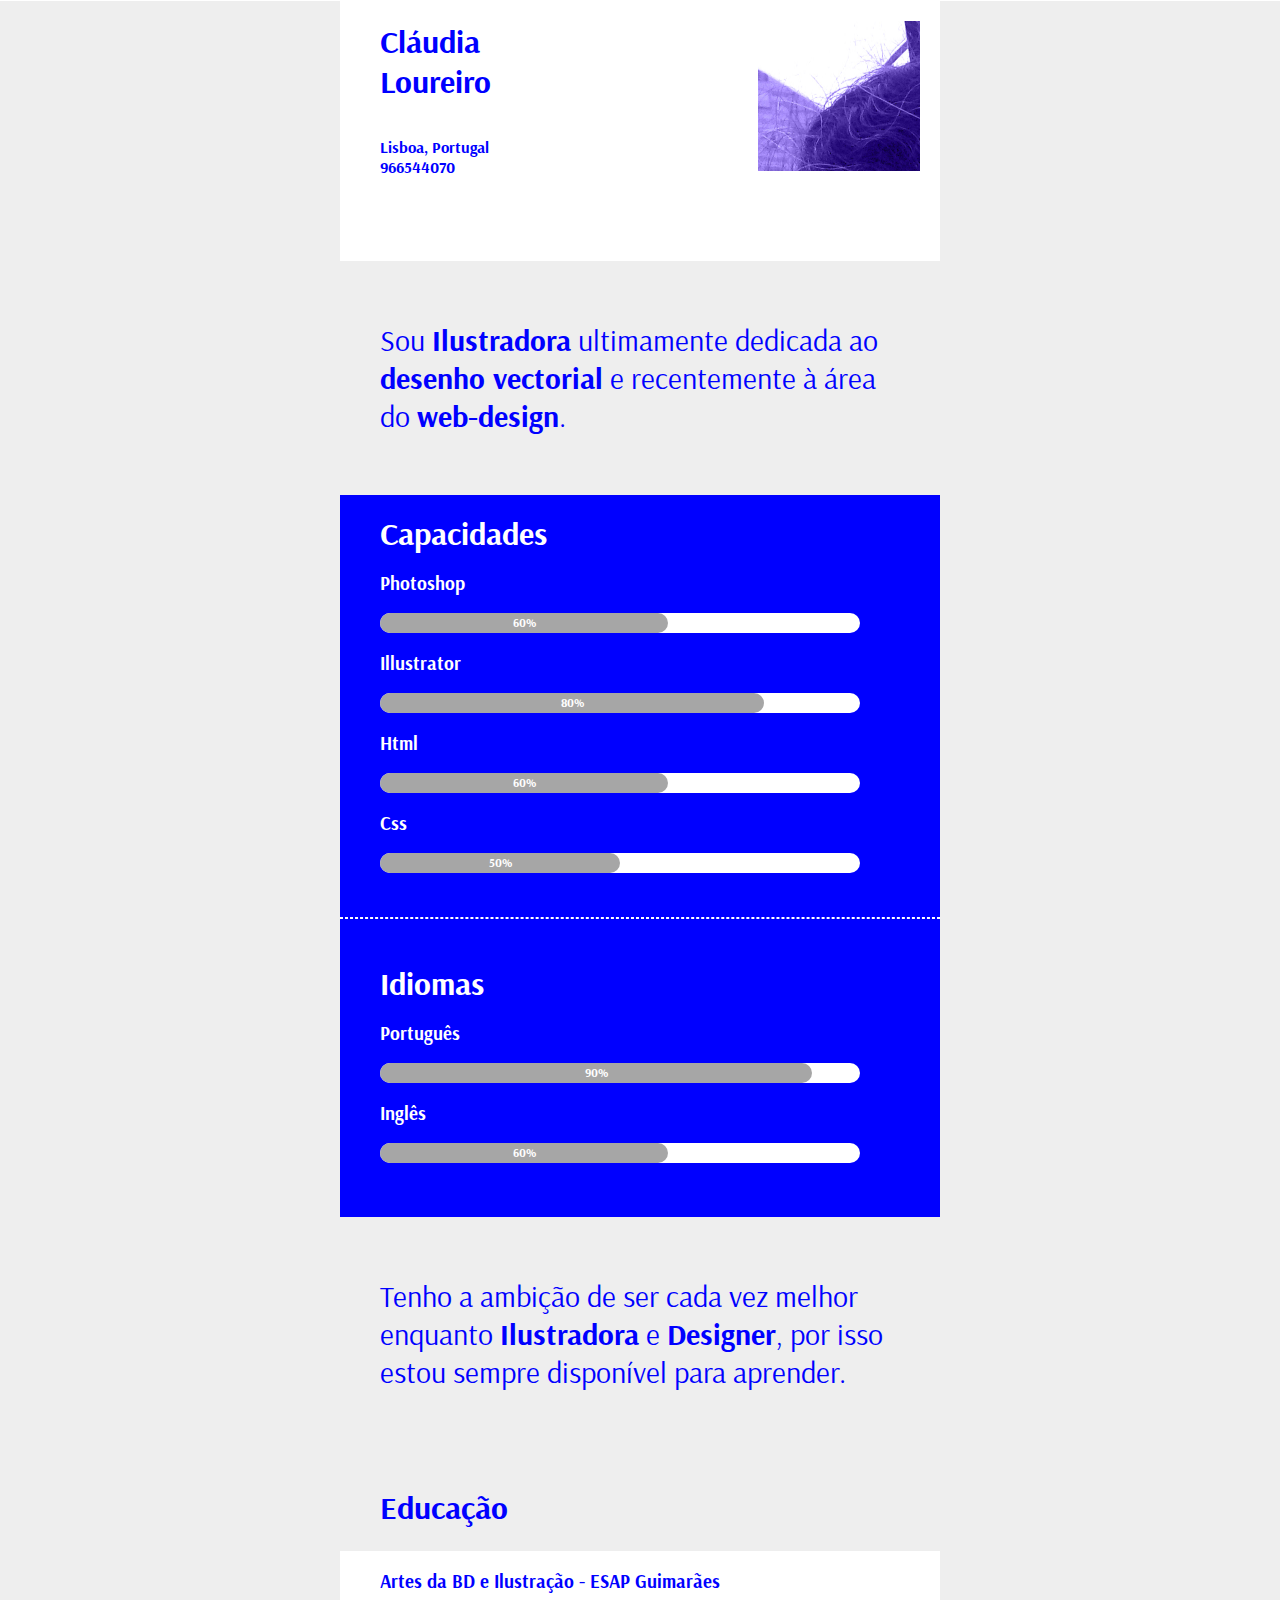
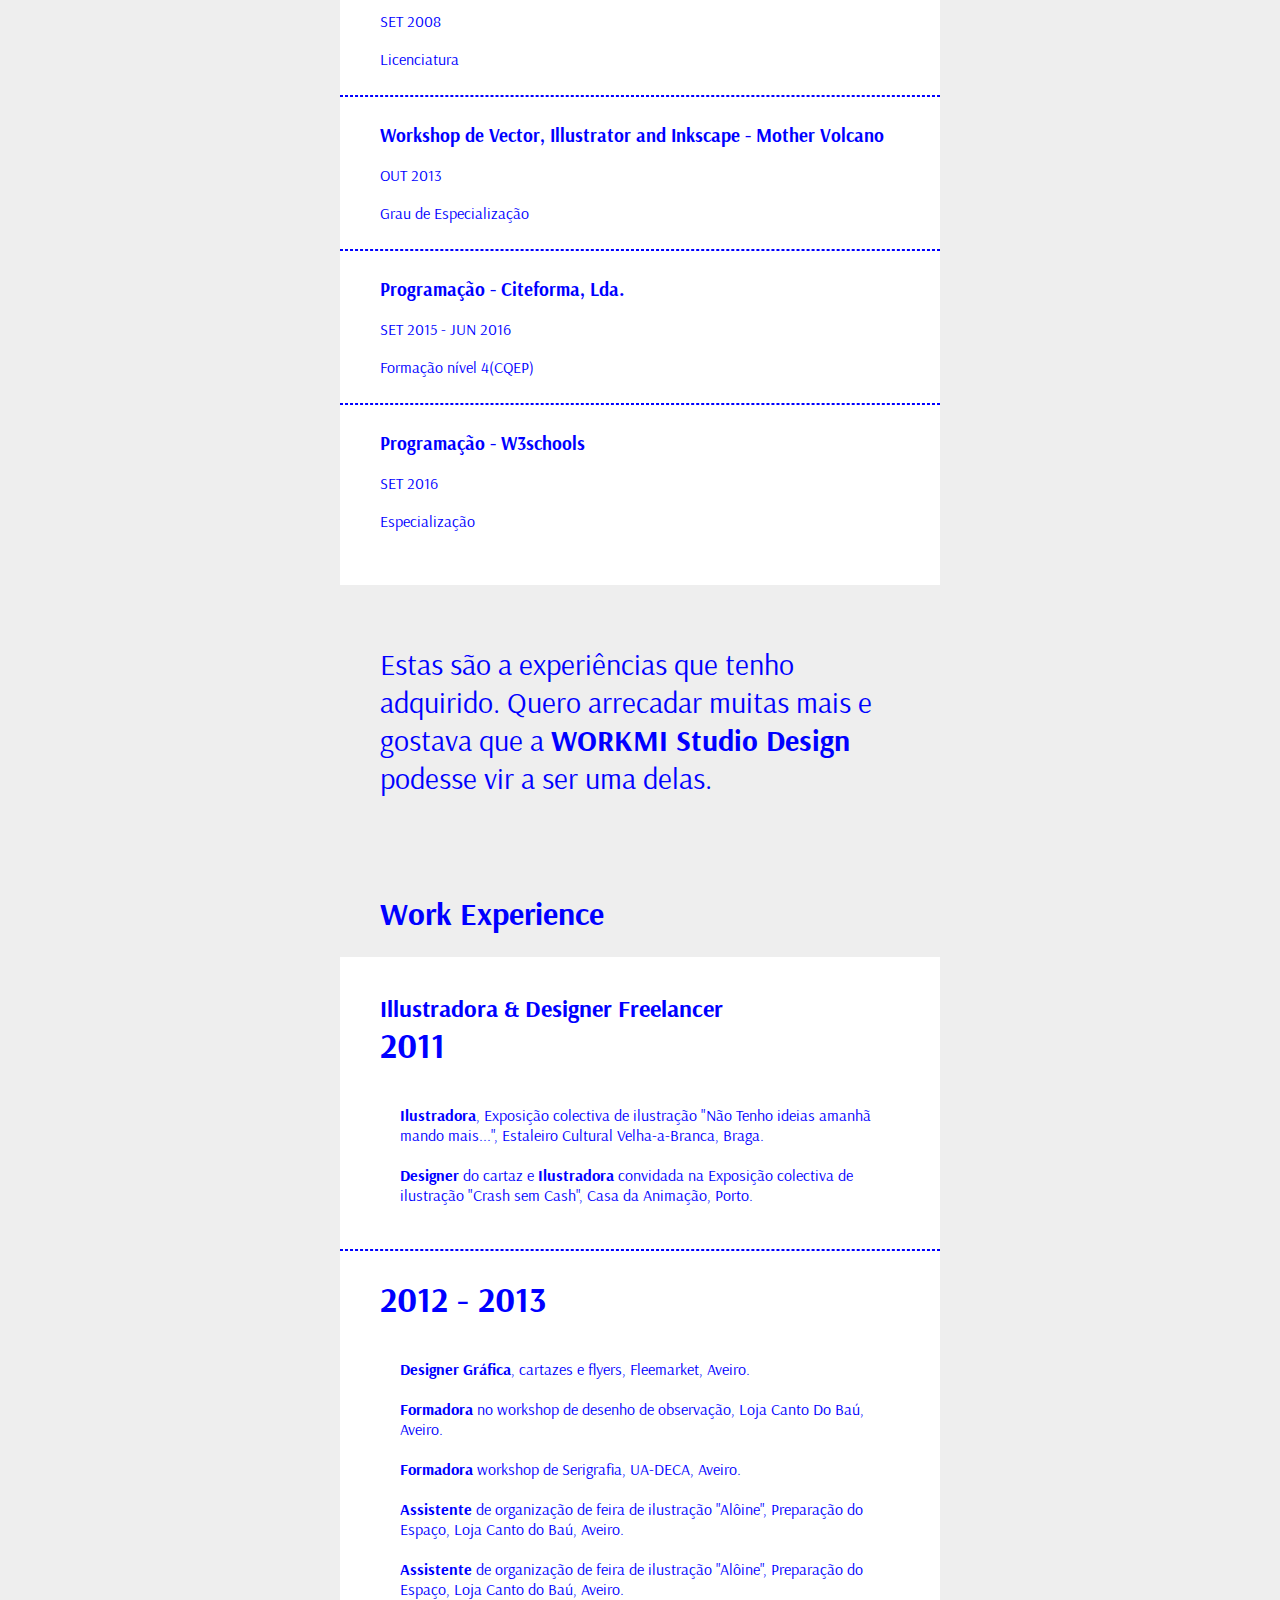
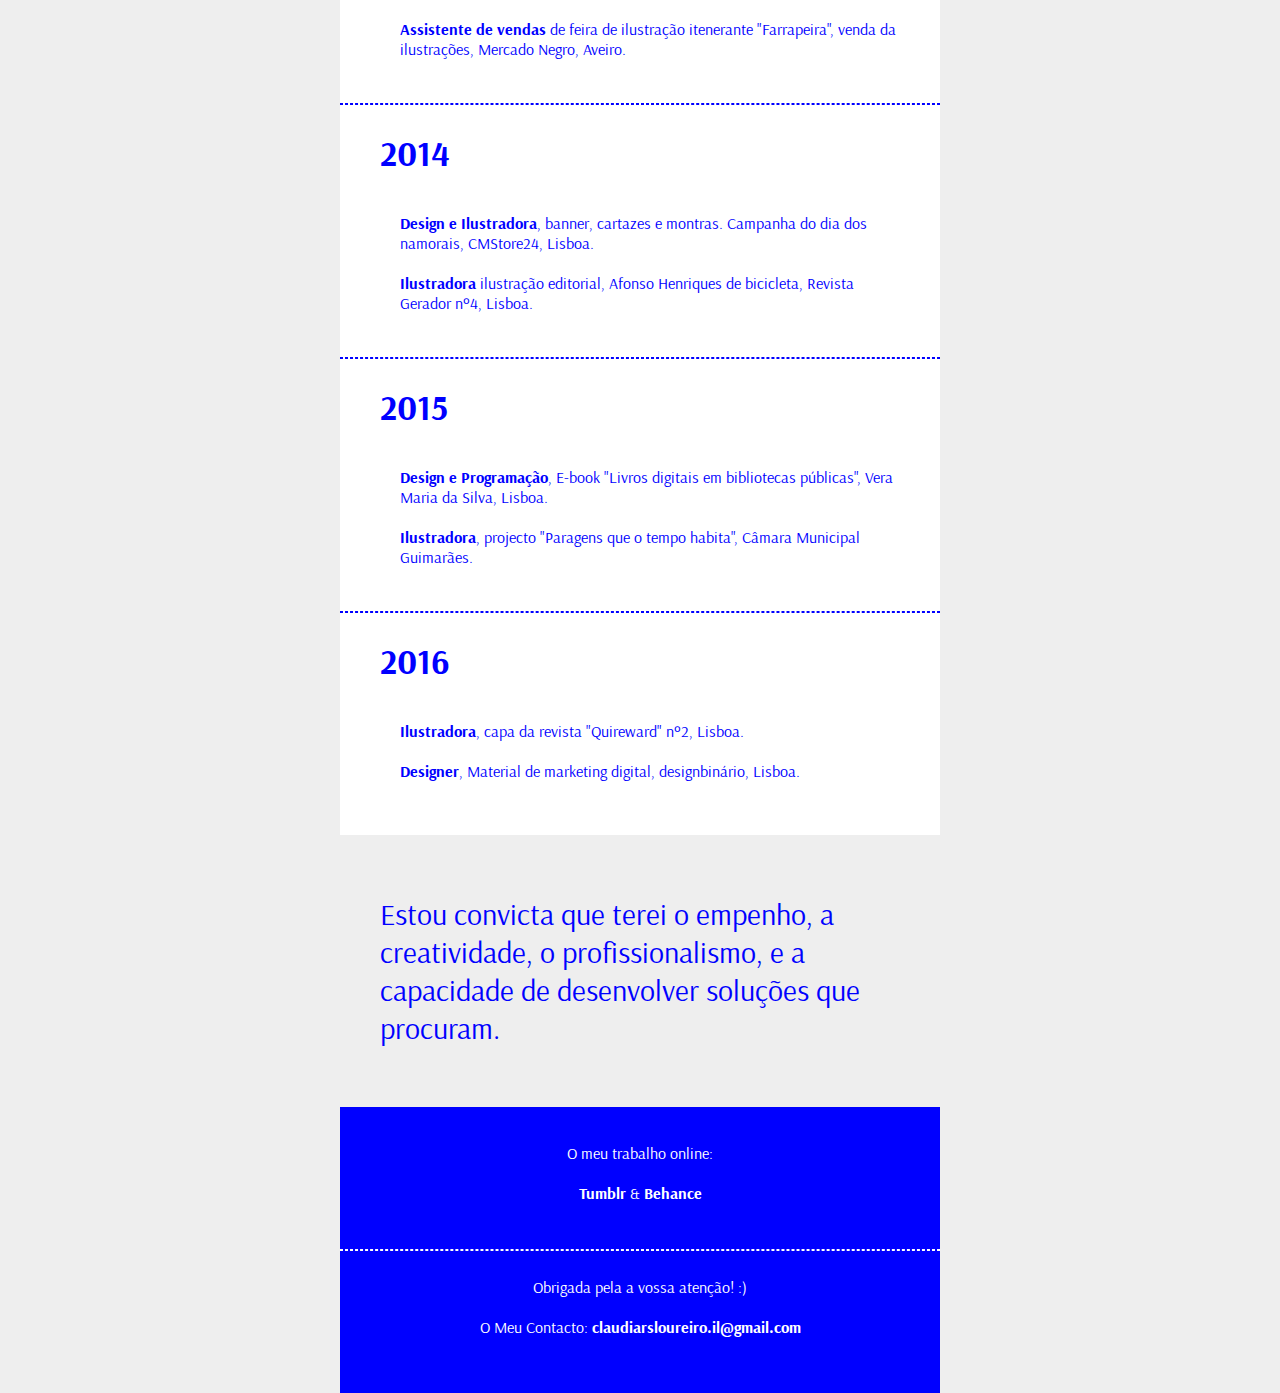
==== index.html @ 6558dada "Add files via upload" ====
<!DOCTYPE html>
<html>
	<head>
		<title>CV 2017</title>
		<link rel="stylesheet" type="text/css" href="style.css">
		<link href="https://fonts.googleapis.com/css?family=Arsenal" rel="stylesheet">
		<style>
			*{
				box-sizing: border-box;
			}

			body{
				margin:0;
				padding:0;
			}

			h1, h2, h3, h4, h5, h6, p, ul, li{
				margin:0;
				padding:0;
				color:blue;
				font-family: 'Arsenal', sans-serif;
			}

			hr{
				border:1px dashed blue;
			}

			ul li{
				list-style-type:none;
				margin-left:60px;
				margin-right:40px;
				margin-top:20px;
			}

			img{
				float:right;
				width:30%;	
			}

			.img_desc{
				background-color:white;
				color:blue;
				height:260px;
				padding-left:40px;
				padding-top:20px;
				padding-bottom:20px;
				padding-right:20px;
				
			}

			/*
			.img_desc p, .img_desc h1, .img_desc h4{
				position:absolute;
				float:left;
			} 

			.img_desc h1{
				/*margin-top:300px;
				margin-left:40px;
			}

			.img_desc h4{
				margin-left:40px;
				
			}	*/

			.title{
					position:relative;
					width:100%;
					height:100px;
					background-color:#eee;
					/*border:1px solid blue;*/
			}

			.container{
				margin:0;
				padding:0;
				width:100%;
				background-color: #eee;
			}

			.personal_info, .education, .work_experience, .footer, .img_desc, .text_intro{
				max-width:600px;
				margin:0px auto;
				background-color:white;
				/*border-bottom:5px solid #737373;*/
			}

			.education, .work_experience, .footer, .skills, .personal_info, .text_intro{
				margin-top:20px;
			}

			.personal_info{
				max-height:2000px;
				background-color:blue;
			}

			.personal_info hr{
				border:1px dashed white;
			}

			.skills p, .skills h1, .skills h3{
				color:white;
			}

			.personal_info p{
				font-size:20px;
			}

			.feed{
				font-size:1px;
				color:transparent;
			}

			.text_intro{
				background-color:#eee;
			}

			.text_intro p{
				padding:40px;
				font-size:30px;
			}

			.skills{
				position:relative;
				top:0px;
				clear:left;
				color:white;
			}

			.skills p, .skills h1, .skills h3{
				padding:0 40px;
			}

			.bar{
				height:20px; 
				width:80%; 
				border-radius:10px; 
				background-color:white;
				text-align:center;
				margin-left:40px;
			}

			.bar2{
				position:relative;
				height:20px; 
				border-radius:10px; 
				background-color:#a6a6a6;
				
			}

			.bar p {
				font-size:12px;
				font-weight:bold;
				padding-top:2px; 
				color:white;
			}

			.education{
				max-height:800px;
			}

			.education h1, .education h3, .education p{
				margin: 0 40px;
			}

			.work_experience{
				max-height:5000px;
			}

			.work_experience h1, .work_experience h2, .work_experience h3, .work_experience p{
				margin: 0 40px;
			}

			.footer{
				text-align:center;
				background-color:blue;
				max-height:500px;
			}

			.footer hr{
				border:1px dashed white;
			}

			.footer p{
				margin-bottom:20px;
			}

			.footer a{
				text-decoration:none;
				color:white;
				font-weight:bold;
			}
			.footer a:hover{
				color:black;
			}
		</style>	
	</head>
	<body>
	<p class="feed">Gostaria de me apresentar.</p>
		<div class="container">
			<div class="img_desc">
					<img src="me_cv_blue.svg"/>
					
					<h1>Cláudia <br> Loureiro</h1>
					<br>
					<br>
					<!--<h4>Ilustradora</h4>
					<h4>Web-designer</h4>-->
					
					
					<h4>Lisboa, Portugal</h4>
					
					<h4>966544070</h4>
					<br>
					<br>
					<br>
					<br>
			</div>
			<div class="text_intro">
				<p>Sou <b>Ilustradora</b> ultimamente dedicada ao <b>desenho vectorial</b> e recentemente à área do <b>web-design</b>. </p>
			</div>
			<div class="personal_info">
				
				
				<div class="skills">
					<br>
					<h1>Capacidades</h1>
					<br>
					<h3>Photoshop</h3>
					<br>
					<div class="bar">
						<div class="bar2" style="width:60%;"><p>60%</p></div>
					</div>
					<br>
					<h3>Illustrator</h3>
					<br>
					<div class="bar">
						<div class="bar2" style="width:80%;"><p>80%</p></div>
					</div>
					<br>
					<h3>Html</h3>
					<br>
					<div class="bar">
						<div class="bar2" style="width:60%;"><p>60%</p></div>
					</div>
					<br>
					<h3>Css</h3>
					<br>
					<div class="bar">
						<div class="bar2" style="width:50%;"><p>50%</p></div>
					</div>
					<br>
					<br>
					<hr>
					<br>
					<br>
					<h1>Idiomas</h1>
					<br>
					<h3>Português</h3>
					<br>
					<div class="bar">
						<div class="bar2" style="width:90%;"><p>90%</p></div>
					</div>
					<br>
					<h3>Inglês</h3>
					<br>
					<div class="bar">
						<div class="bar2" style="width:60%;"><p>60%</p></div>
					</div>					
				</div>
				<br>
				<br>
				<br>
			</div>
			<div class="text_intro">
				<p>Tenho a ambição de ser cada vez melhor enquanto <b>Ilustradora</b> e <b>Designer</b>, por isso estou sempre disponível para aprender. </p>
			</div>
			
			<div class="education">
				<div class="title">
					<br>
					<br>
					<h1>Educação</h1>
				</div>
				<br>
				<h3>Artes da BD e Ilustração - ESAP Guimarães</h3>
				<br>
				<p>SET 2008</p>
				<br>
				<p>Licenciatura</p>
				
				<br>
				<hr/>
				<br>
				<h3>Workshop de Vector, Illustrator and Inkscape - Mother Volcano</h3>
				<br>
				<p>OUT 2013</p>
				<br>
				<p>Grau de Especialização</p>
				<br>
				<hr/>
				<br>
				<h3>Programação - Citeforma, Lda.</h3>
				<br>
				<p>SET 2015 - JUN 2016</p>
				<br>
				<p>Formação nível 4(CQEP)</p>
				<br>
				<hr/>
				<br>
				<h3>Programação - W3schools</h3>
				<br>
				<p>SET 2016</p>
				<br>
				<p>Especialização</p>
				<br>
				<br>
				<br>
			</div>
			<div class="text_intro">
				<p>Estas são a experiências que tenho adquirido. Quero arrecadar muitas mais e gostava que a <b>WORKMI Studio Design</b> podesse vir a ser uma delas.</p>
			</div>
			<div class="work_experience">
				<div class="title">
				<br>
				<br>
				<h1>Work Experience</h1>
				</div>
				<br>
				<br>
				<h2>Illustradora & Designer Freelancer<h1>
				
				<h3>2011</h3>
				<br>
				<ul>
					<li><b>Ilustradora</b>, Exposição colectiva de ilustração "Não Tenho ideias amanhã mando mais...", Estaleiro Cultural Velha-a-Branca, Braga.</li>
					<li><b>Designer</b> do cartaz e <b>Ilustradora</b> convidada na Exposição colectiva de ilustração "Crash sem Cash", Casa da Animação, Porto.</li>
				</ul>
				<br>
				<br>
				<hr>
				<br>
				<h3>2012 - 2013</h3>
				<br>
				<ul>
					<li><b>Designer Gráfica</b>, cartazes e flyers, Fleemarket, Aveiro.</li>
					<li><b>Formadora</b> no workshop de desenho de observação, Loja Canto Do Baú, Aveiro.</li>
					<li><b>Formadora</b> workshop de Serigrafia, UA-DECA, Aveiro.</li>
					<li><b>Assistente</b> de organização de feira de ilustração "Alôine", Preparação do Espaço, Loja Canto do Baú, Aveiro.</li>
					<li><b>Assistente</b> de organização de feira de ilustração "Alôine", Preparação do Espaço, Loja Canto do Baú, Aveiro.</li>
					<li><b>Assistente de vendas</b> de feira de ilustração itenerante "Farrapeira", venda da ilustrações, Mercado Negro, Aveiro.</li>
				</ul>
				<br>
				<br>
				<hr/>
				<br/>
				<h3>2014</h3>
				<br>
				<ul>
					<li><b>Design e Ilustradora</b>, banner, cartazes e montras. Campanha do dia dos namorais, CMStore24, Lisboa.</li>
					<li><b>Ilustradora</b> ilustração editorial, Afonso Henriques de bicicleta, Revista Gerador nº4, Lisboa.</li>
				</ul>
				<br>
				<br>
				<hr/>
				<br/>
				<h3>2015</h3>
				<br>
				<ul>
					<li><b>Design e Programação</b>, E-book "Livros digitais em bibliotecas públicas", Vera Maria da Silva, Lisboa.</li>
					<li><b>Ilustradora</b>, projecto "Paragens que o tempo habita", Câmara Municipal Guimarães.</li>
				</ul>
				<br>
				<br>
				<hr>
				<br>
				<h3>2016</h3>
				<br>
				<ul>
					<li><b>Ilustradora</b>, capa da revista "Quireward" nº2, Lisboa.</li>
					<li><b>Designer</b>, Material de marketing digital, designbinário, Lisboa.</li>
				</ul>
				<br>
				<br>
				<br>
				
			</div>
			<div class="text_intro">
				<p>Estou convicta que terei o empenho, a creatividade, o profissionalismo, e a capacidade de desenvolver soluções que procuram.</p>
			</div>
			<div class="footer">
				<br>
				<br>
				<p style="color:white;">O meu trabalho online:</p>
				<p style="color:white;"><a href="http://www.workofclaudia.tumblr.com" target="_blank">Tumblr</a> & <a href="http://www.behance.com/claudialoureiro" target="_blank">Behance</a></p>
				<br>
				<hr>
				<br>
				<p style="color:white;">Obrigada pela a vossa atenção! :)</p>
				<p style="color:white;">O Meu Contacto: <a href="mailto:claudiarsloureiro.il@gmail.com">claudiarsloureiro.il@gmail.com</a></p>
				<br>
				<br>
			</div>
		</div>
	</body>
</html>
---- style.css ----
*{
	box-sizing: border-box;
}

body{
	margin:0;
	padding:0;
}

h1, h2, h3, h4, h5, h6, p, ul, li{
	margin:0;
	padding:0;
	color:blue;
	font-family: 'Arsenal', sans-serif;
	list-style-type: none;
}

hr{
	border:1px dashed blue;
}

ul li{
	
	margin-left:60px;
	margin-right:40px;
	margin-top:20px;
}

img{
	float:right;
	width:30%;	
}

.img_desc{
	background-color:white;
	color:blue;
	height:260px;
	padding-left:40px;
	padding-top:20px;
	padding-bottom:20px;
	padding-right:20px;
	
}

/*
.img_desc p, .img_desc h1, .img_desc h4{
	position:absolute;
	float:left;
} 

.img_desc h1{
	/*margin-top:300px;
	margin-left:40px;
}

.img_desc h4{
	margin-left:40px;
	
}	*/

.title{
		position:relative;
		width:100%;
		height:100px;
		background-color:#eee;
		/*border:1px solid blue;*/
}

.container{
	margin:0;
	padding:0;
	width:100%;
	background-color: #eee;
}

.personal_info, .education, .work_experience, .footer, .img_desc, .text_intro{
	max-width:600px;
	margin:0px auto;
	background-color:white;
	/*border-bottom:5px solid #737373;*/
}

.education, .work_experience, .footer, .skills, .personal_info, .text_intro{
	margin-top:20px;
}

.personal_info{
	max-height:2000px;
	background-color:blue;
}

.personal_info hr{
	border:1px dashed white;
}

.skills p, .skills h1, .skills h3{
	color:white;
}

.personal_info p{
	font-size:20px;
}

.feed{
	font-size:1px;
	color:transparent;
}

.text_intro{
	background-color:#eee;
}

.text_intro p{
	padding:40px;
	font-size:30px;
}

.skills{
	position:relative;
	top:0px;
	clear:left;
	color:white;
}

.skills p, .skills h1, .skills h3{
	padding:0 40px;
}

.bar{
	height:20px; 
	width:80%; 
	border-radius:10px; 
	background-color:white;
	text-align:center;
	margin-left:40px;
}

.bar2{
	position:relative;
	height:20px; 
	border-radius:10px; 
	background-color:#a6a6a6;
	
}

.bar p {
	font-size:12px;
	font-weight:bold;
	padding-top:2px; 
	color:white;
}

.education{
	max-height:800px;
}

.education h1, .education h3, .education p{
	margin: 0 40px;
}

.work_experience{
	max-height:5000px;
}

.work_experience h1, .work_experience h2, .work_experience h3, .work_experience p{
	margin: 0 40px;
}

.work_experience h3{
	font-size:35px;
}

.footer{
	text-align:center;
	background-color:blue;
	max-height:500px;
}

.footer hr{
	border:1px dashed white;
}

.footer p{
	margin-bottom:20px;
}

.footer a{
	text-decoration:none;
	color:white;
	font-weight:bold;
}
.footer a:hover{
	color:black;
}
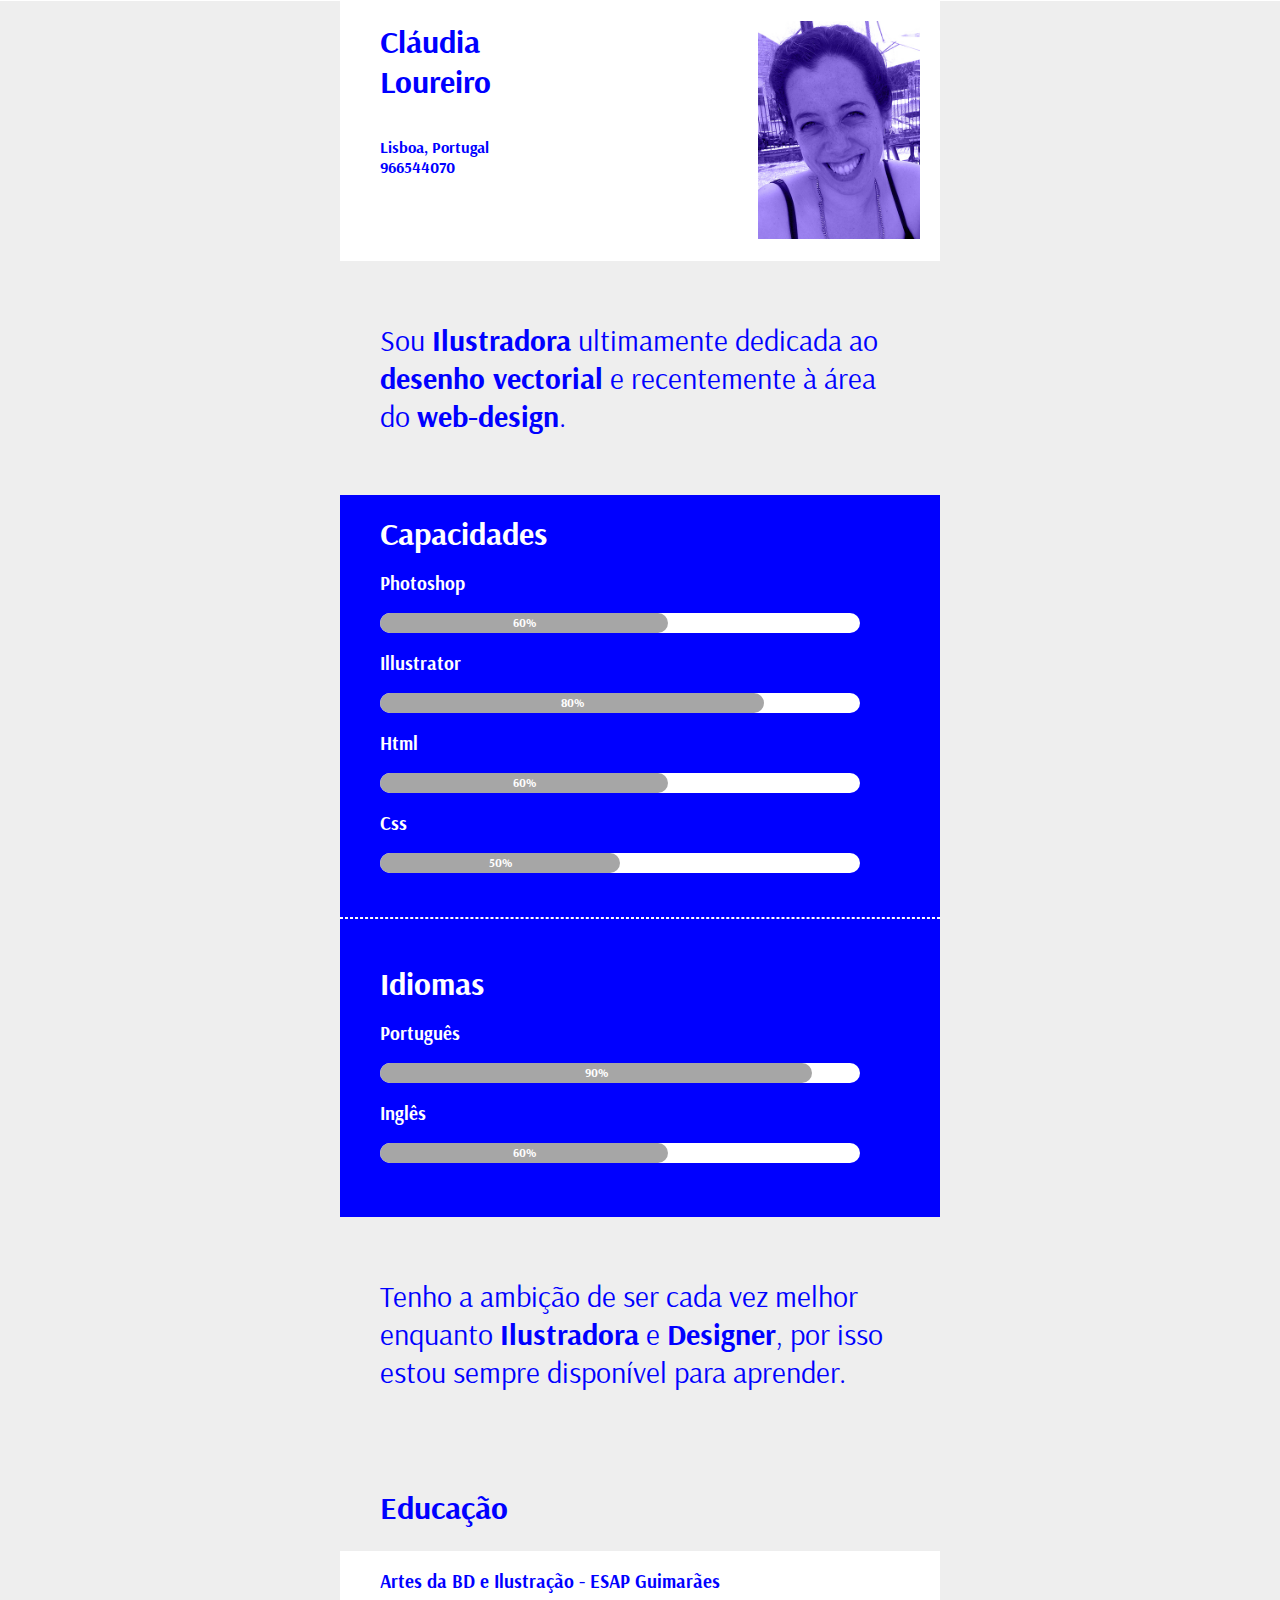
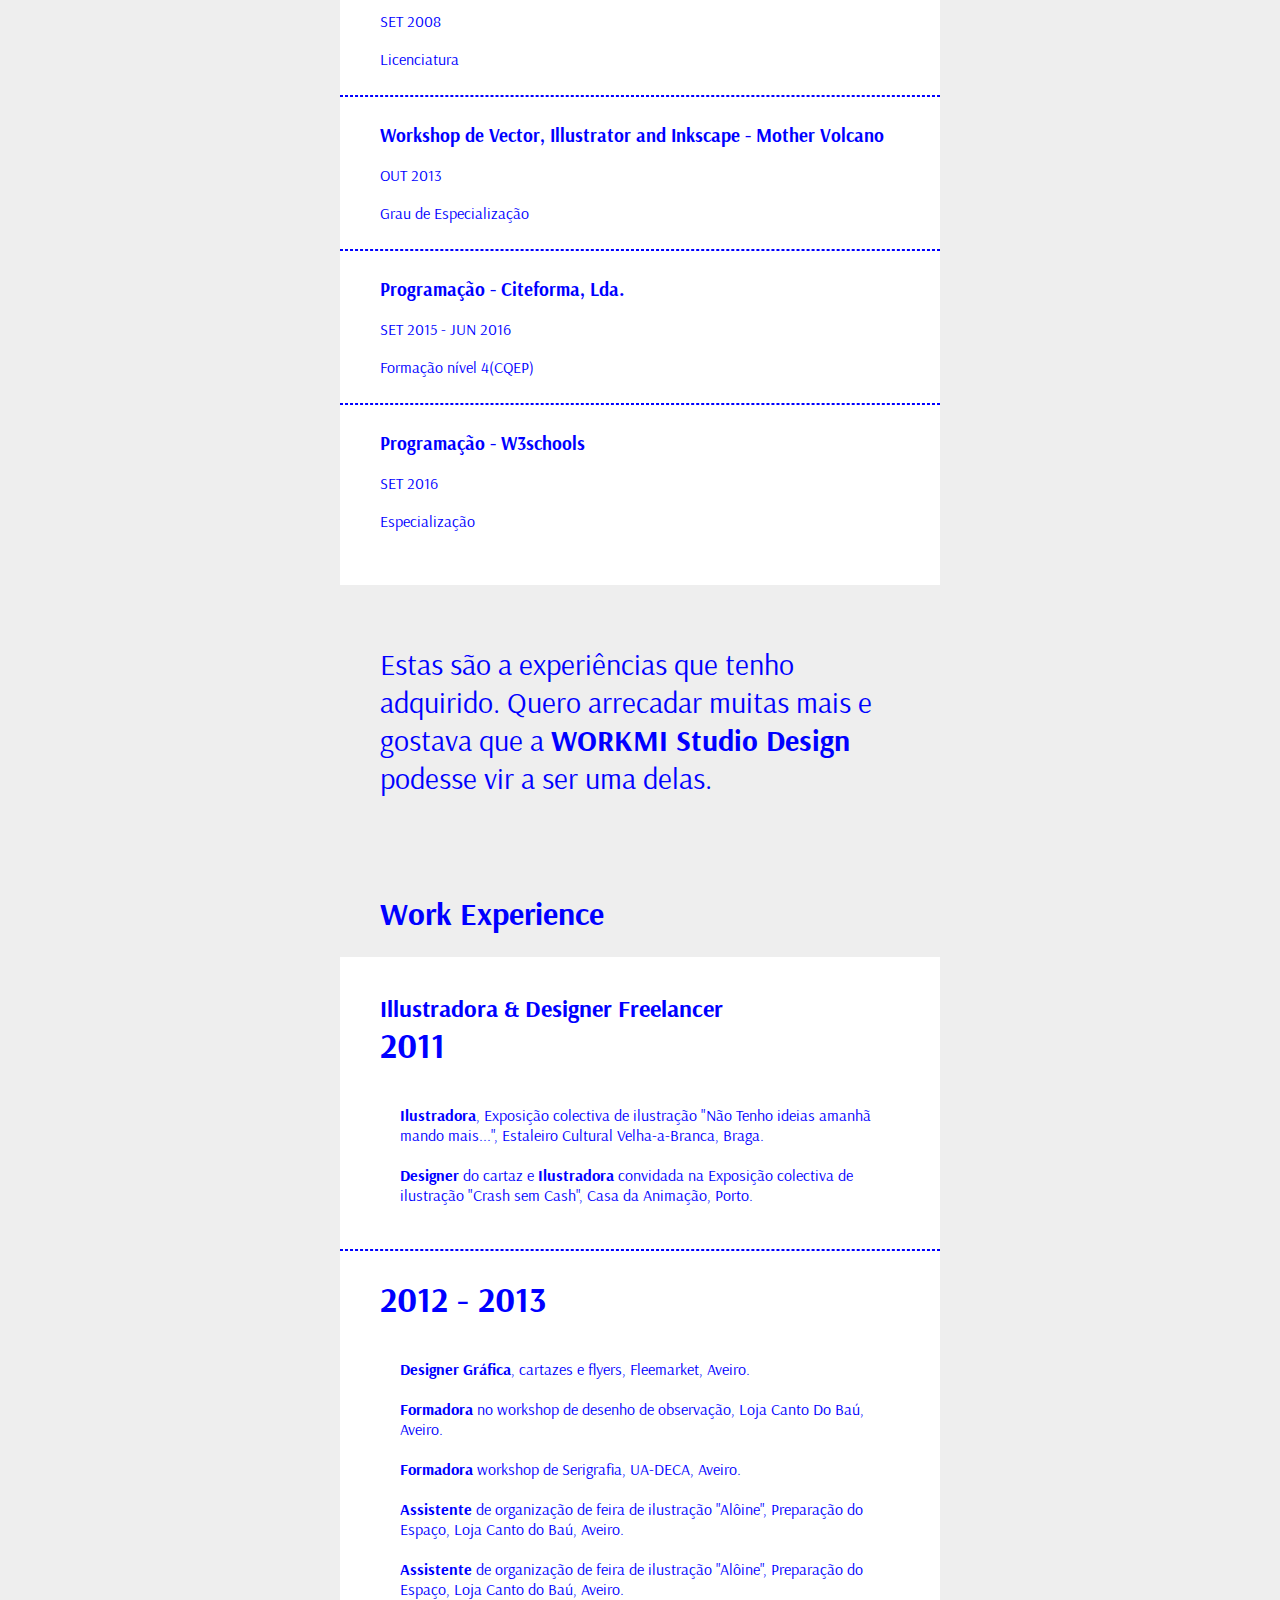
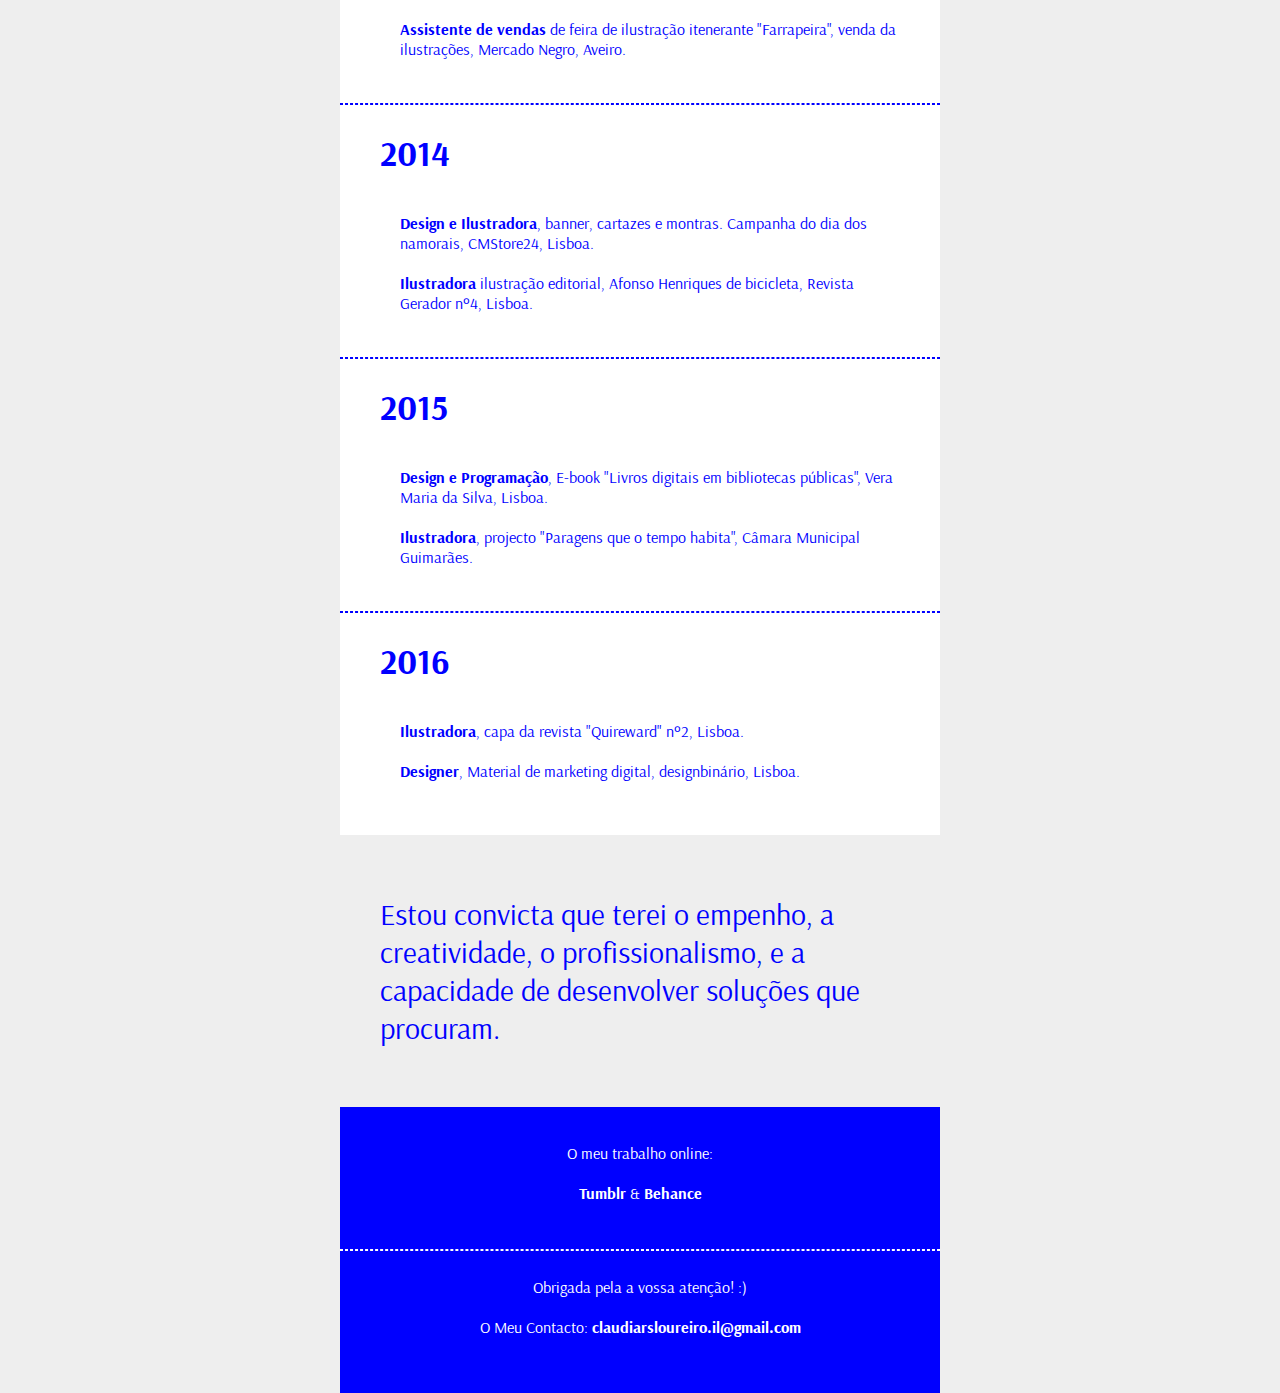
==== commit 0ae49094: "Update index.html" ====
--- a/index.html
+++ b/index.html
@@ -200,7 +200,7 @@
 	<p class="feed">Gostaria de me apresentar.</p>
 		<div class="container">
 			<div class="img_desc">
-					<img src="me_cv_blue.svg"/>
+					<img src="me_cv_blue_30.jpg"/>
 					
 					<h1>Cláudia <br> Loureiro</h1>
 					<br>
@@ -404,4 +404,4 @@
 			</div>
 		</div>
 	</body>
-</html>+</html>
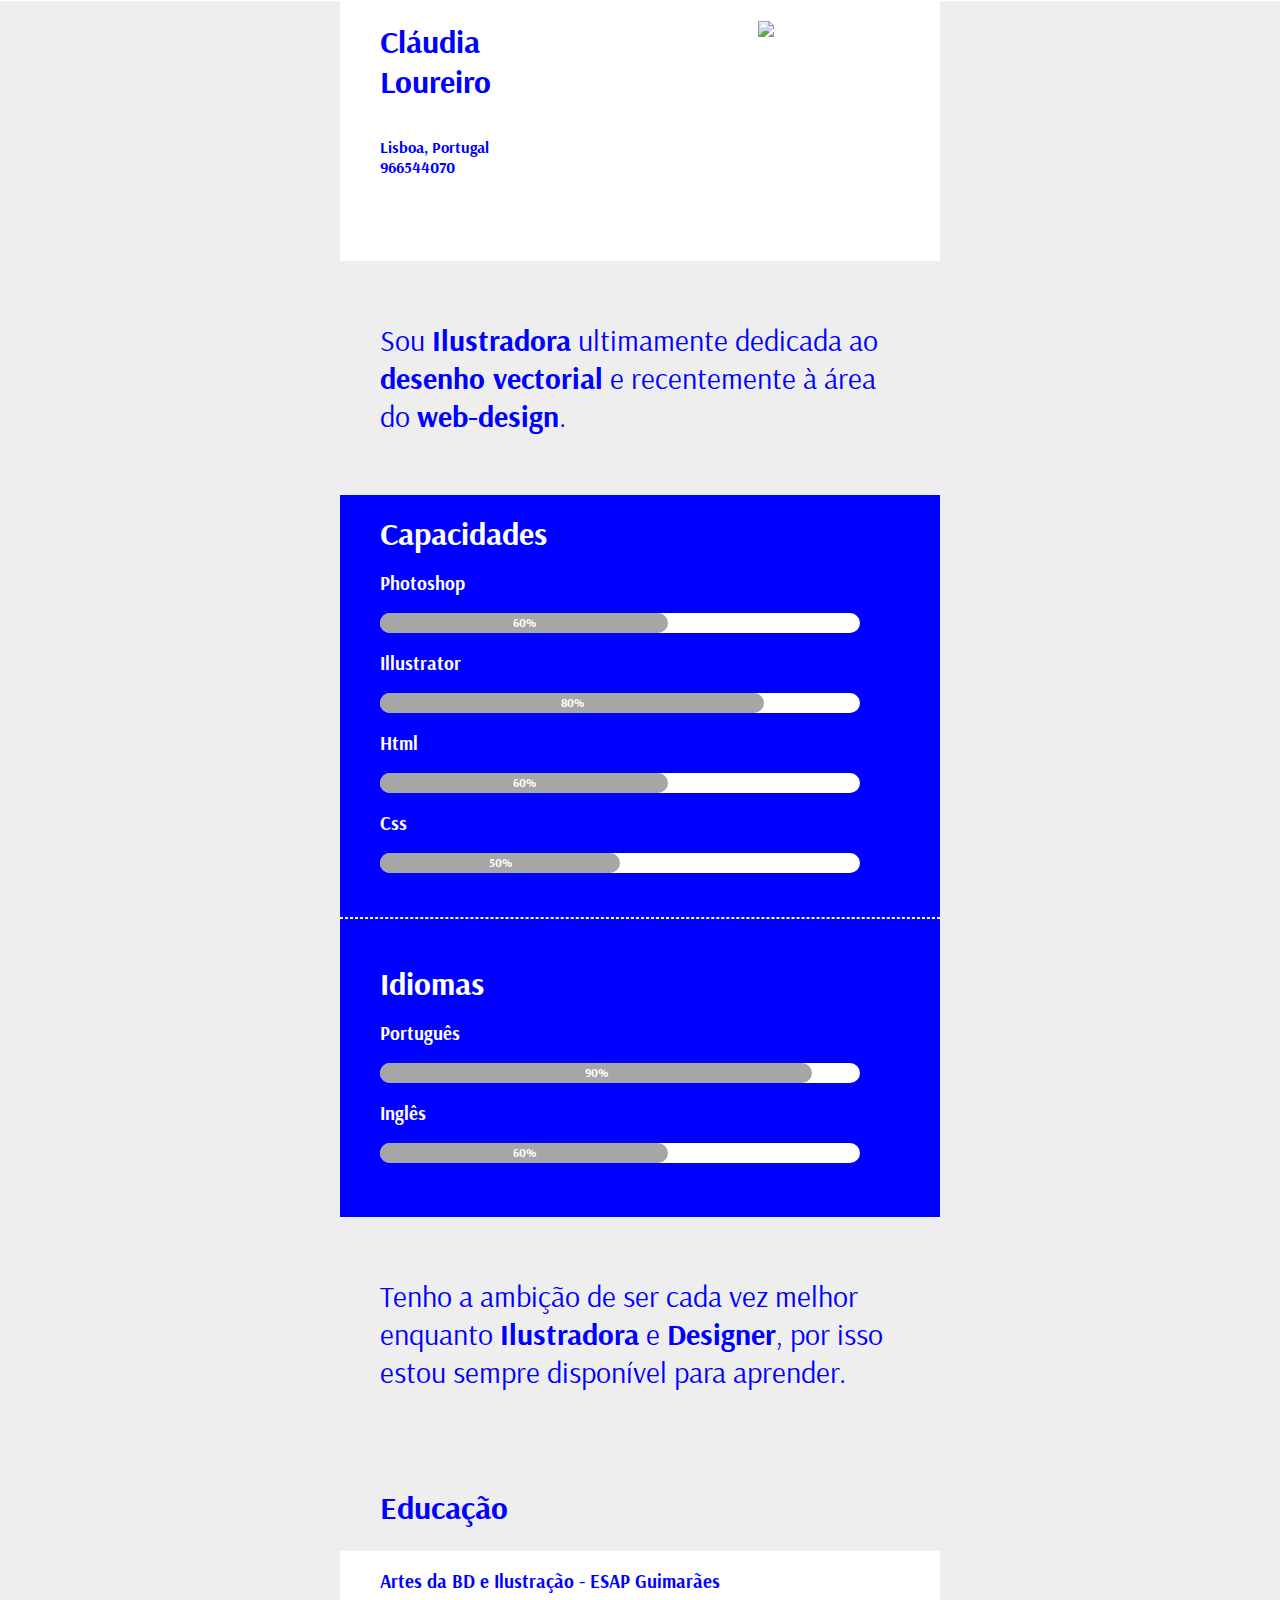
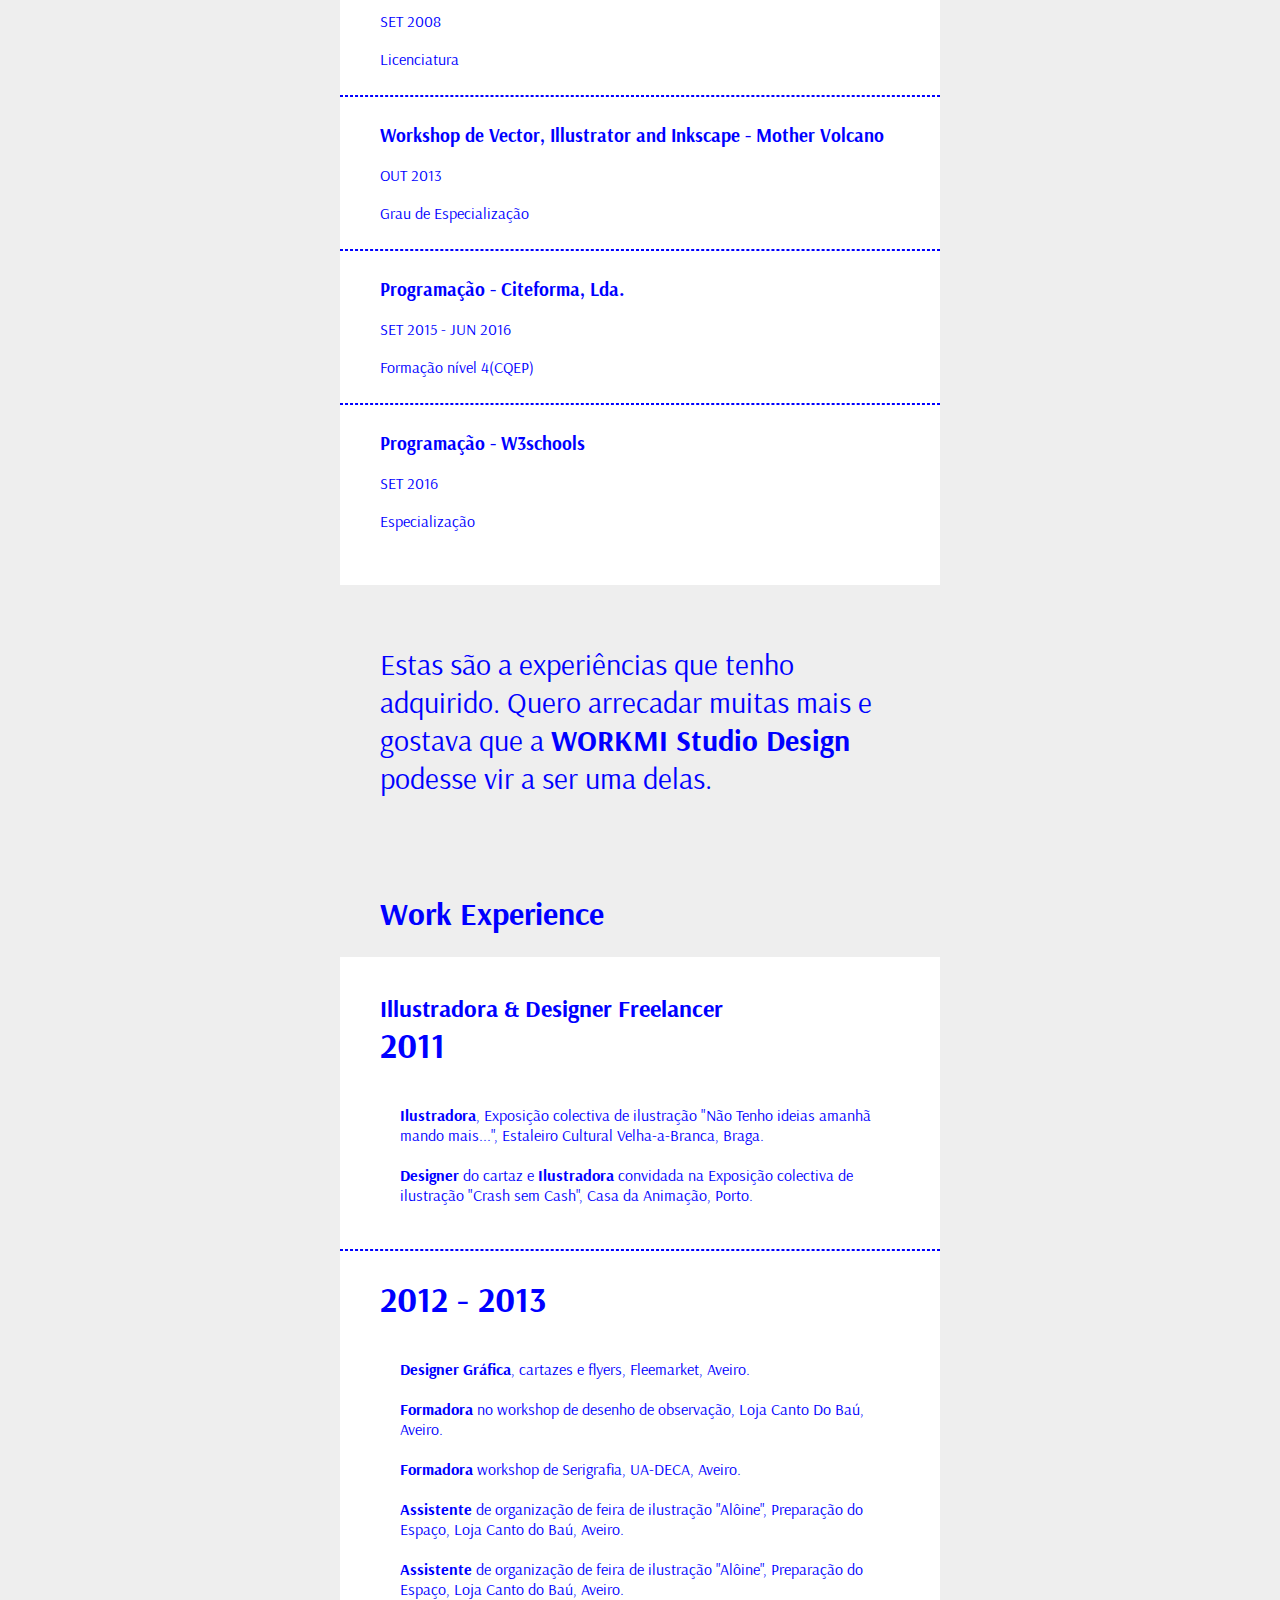
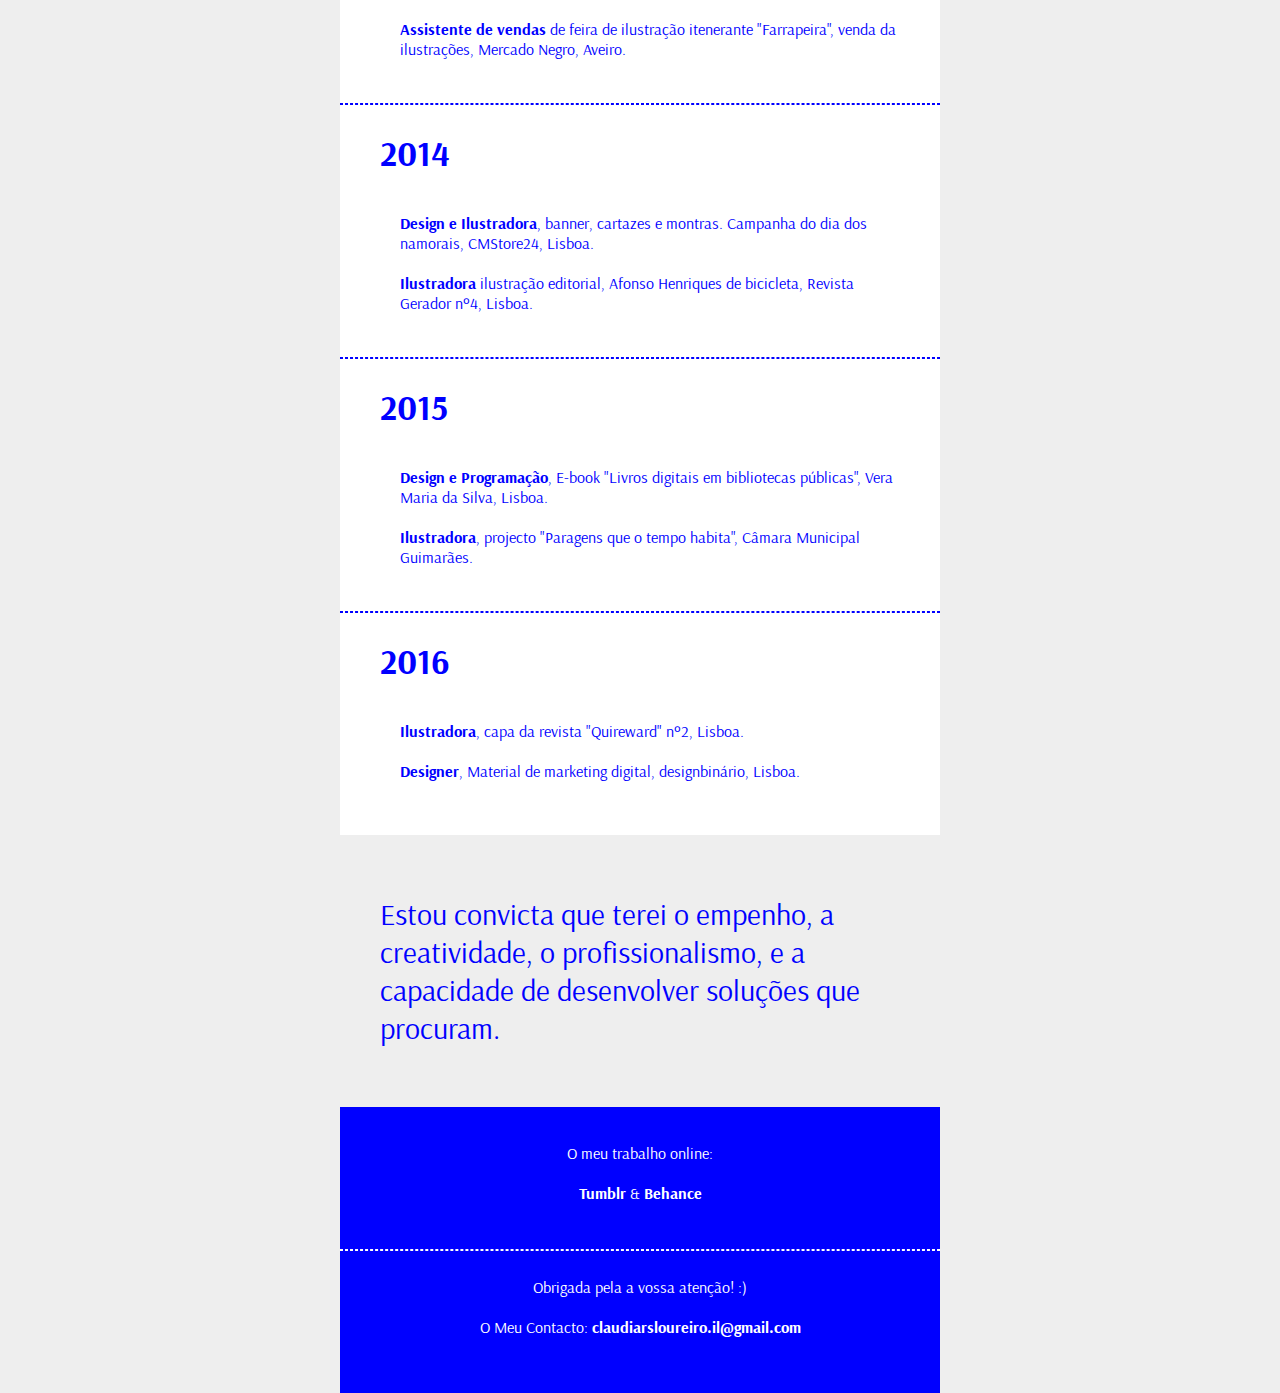
==== commit afcfb129: "Update index.html" ====
--- a/index.html
+++ b/index.html
@@ -200,7 +200,7 @@
 	<p class="feed">Gostaria de me apresentar.</p>
 		<div class="container">
 			<div class="img_desc">
-					<img src="me_cv_blue_30.jpg"/>
+					<img src="http://workofclaudia.tumblr.com/post/156133373295/p"/>
 					
 					<h1>Cláudia <br> Loureiro</h1>
 					<br>
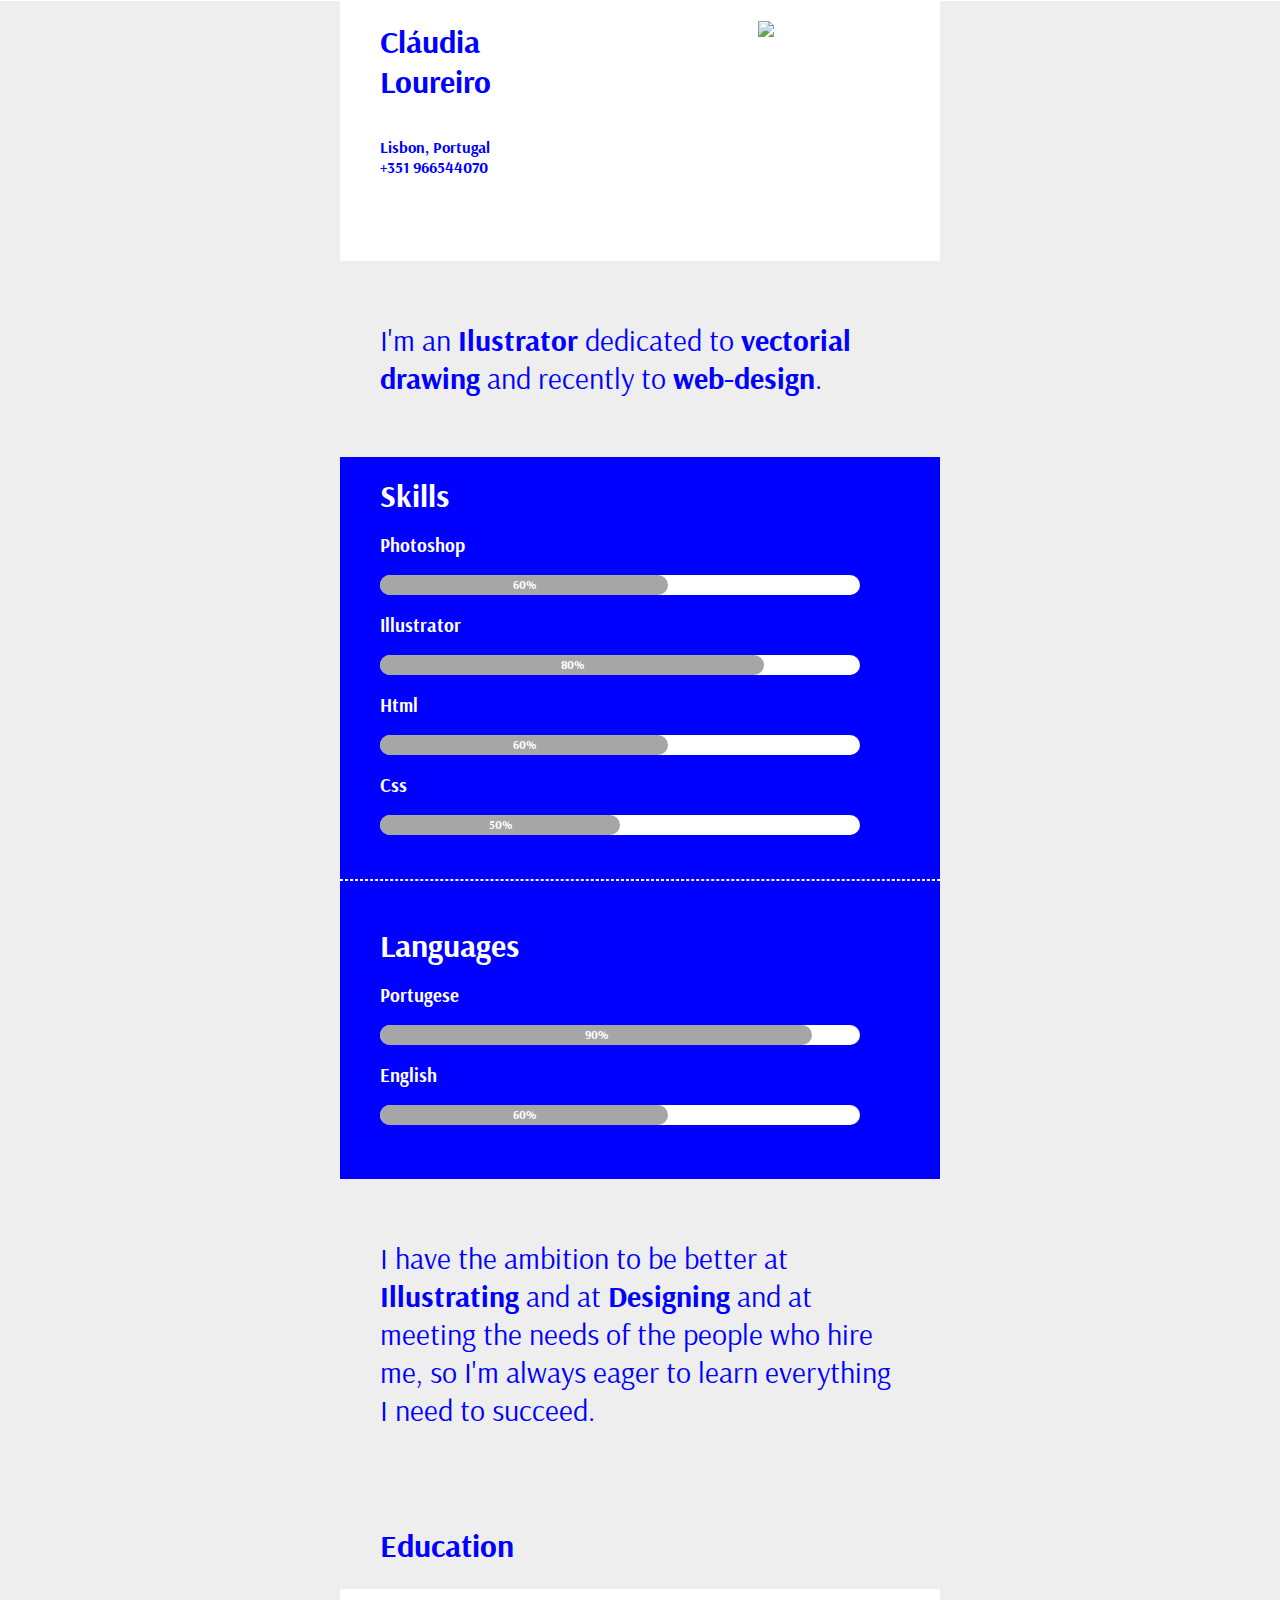
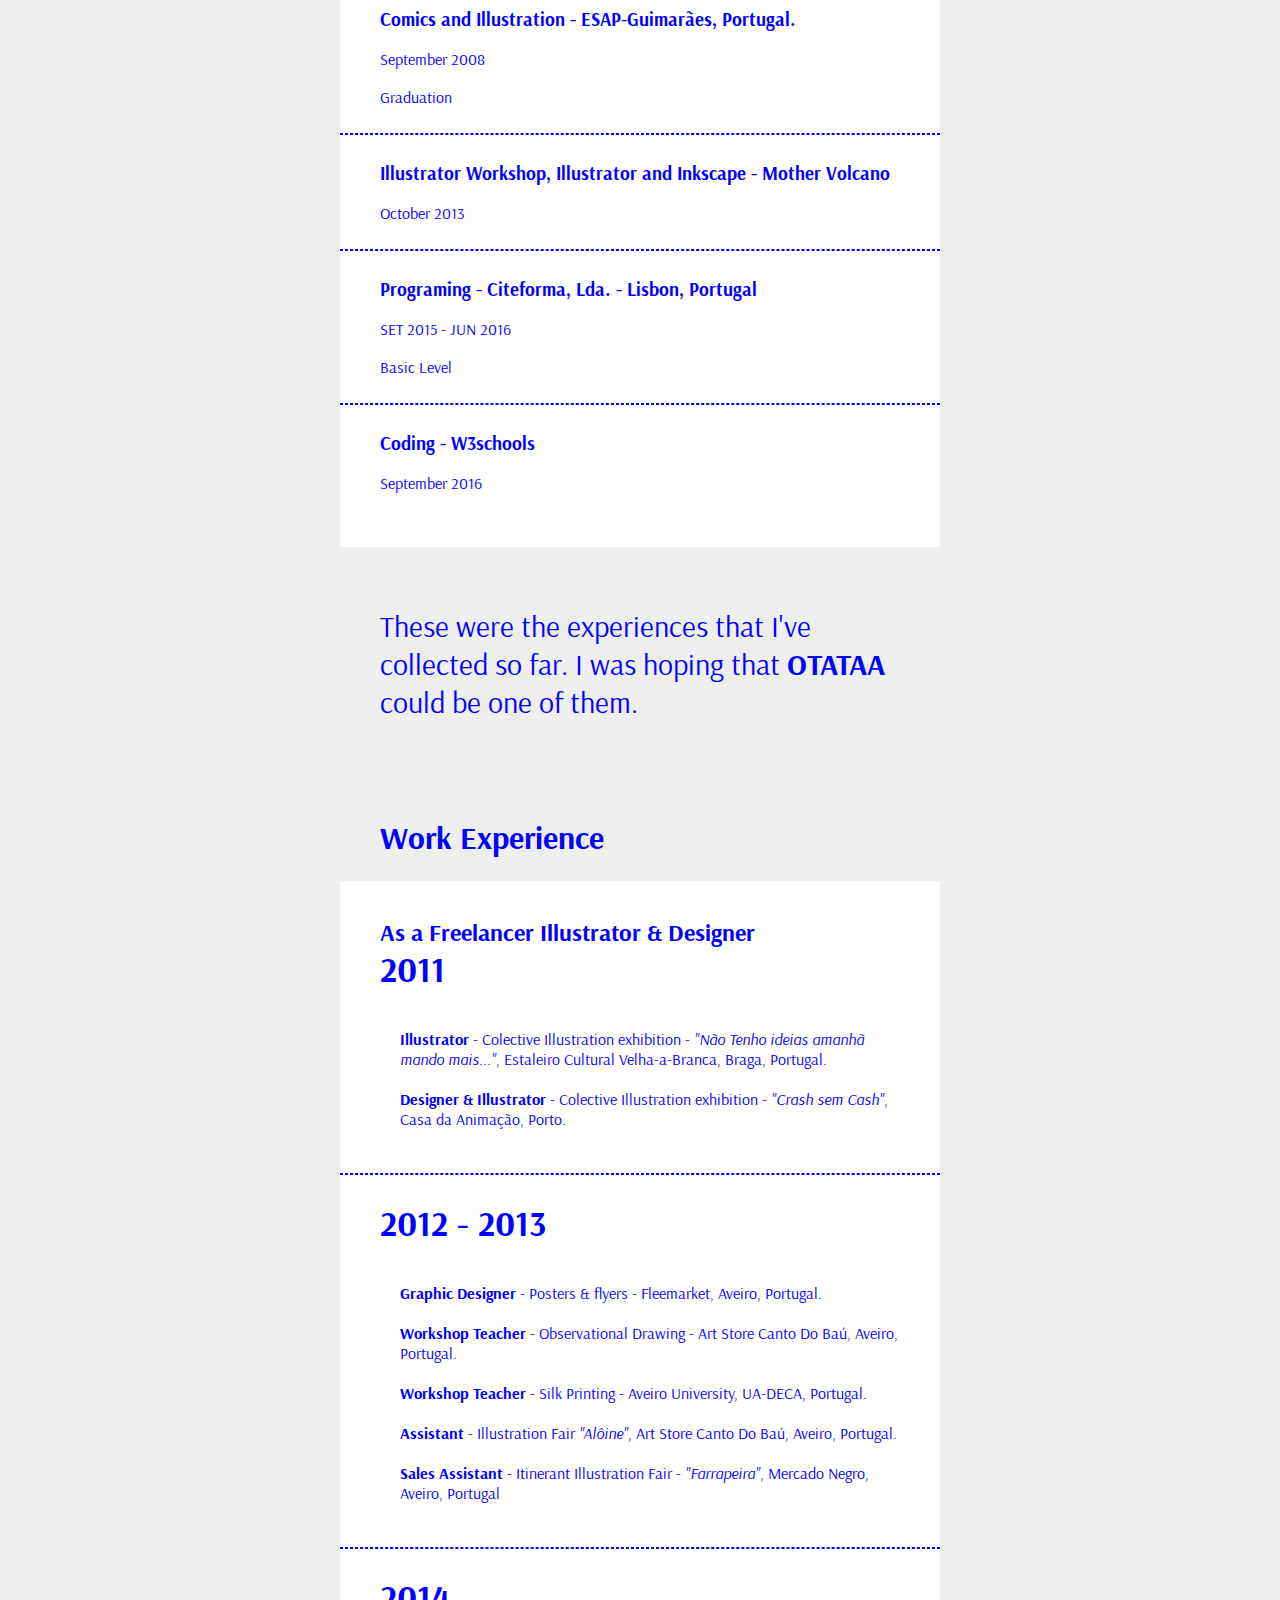
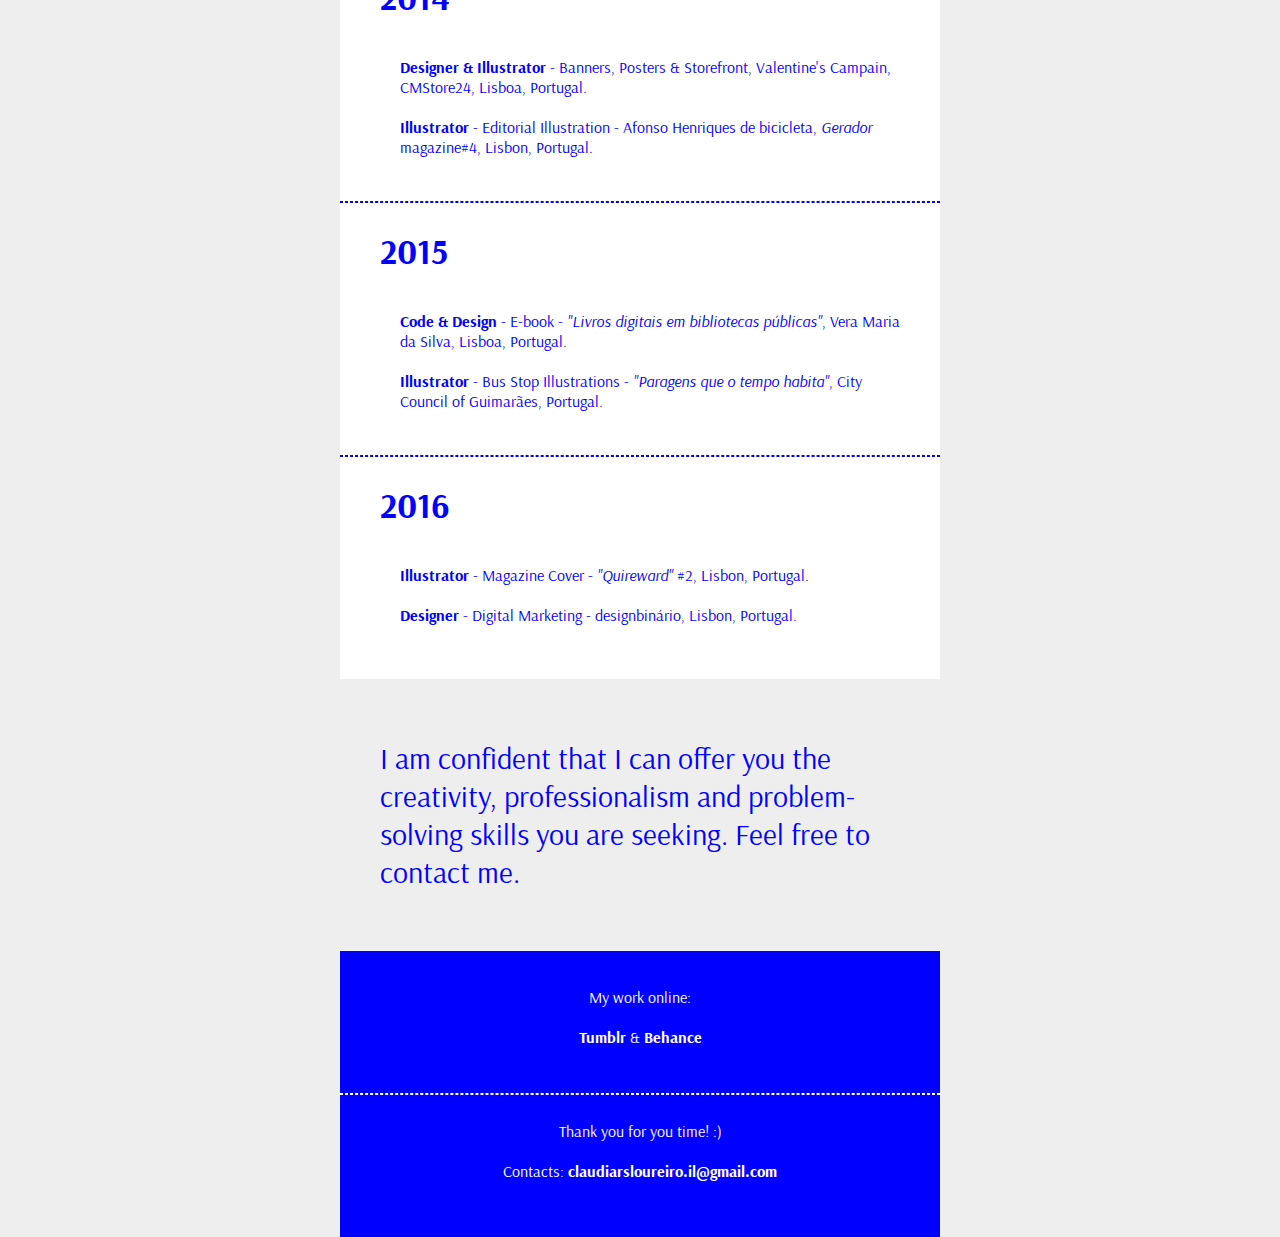
==== commit 2ce89cac: "Rename port_news - inglês.html to index.html" ====
--- a/index.html
+++ b/index.html
@@ -19,6 +19,7 @@
 				padding:0;
 				color:blue;
 				font-family: 'Arsenal', sans-serif;
+				list-style-type: none;
 			}
 
 			hr{
@@ -26,7 +27,7 @@
 			}
 
 			ul li{
-				list-style-type:none;
+				
 				margin-left:60px;
 				margin-right:40px;
 				margin-top:20px;
@@ -171,6 +172,10 @@
 			.work_experience h1, .work_experience h2, .work_experience h3, .work_experience p{
 				margin: 0 40px;
 			}
+			
+			.work_experience h3{
+				font-size:35;
+			}
 
 			.footer{
 				text-align:center;
@@ -194,13 +199,13 @@
 			.footer a:hover{
 				color:black;
 			}
-		</style>	
+					</style>	
 	</head>
 	<body>
-	<p class="feed">Gostaria de me apresentar.</p>
+	<p class="feed">Hello. Let me introduce myself.</p>
 		<div class="container">
 			<div class="img_desc">
-					<img src="http://workofclaudia.tumblr.com/post/156133373295/p"/>
+					<img src="http://68.media.tumblr.com/d6a27ed4ee608f495c60563a8a913567/tumblr_ok3eyghZgk1rf0sq0o1_1280.jpg"/>
 					
 					<h1>Cláudia <br> Loureiro</h1>
 					<br>
@@ -209,23 +214,23 @@
 					<h4>Web-designer</h4>-->
 					
 					
-					<h4>Lisboa, Portugal</h4>
+					<h4>Lisbon, Portugal</h4>
 					
-					<h4>966544070</h4>
+					<h4>+351 966544070</h4>
 					<br>
 					<br>
 					<br>
 					<br>
 			</div>
 			<div class="text_intro">
-				<p>Sou <b>Ilustradora</b> ultimamente dedicada ao <b>desenho vectorial</b> e recentemente à área do <b>web-design</b>. </p>
+				<p>I'm an <b>Ilustrator</b> dedicated to <b>vectorial drawing</b> and recently to <b>web-design</b>.</p>
 			</div>
 			<div class="personal_info">
 				
 				
 				<div class="skills">
 					<br>
-					<h1>Capacidades</h1>
+					<h1>Skills</h1>
 					<br>
 					<h3>Photoshop</h3>
 					<br>
@@ -255,15 +260,15 @@
 					<hr>
 					<br>
 					<br>
-					<h1>Idiomas</h1>
-					<br>
-					<h3>Português</h3>
+					<h1>Languages</h1>
+					<br>
+					<h3>Portugese</h3>
 					<br>
 					<div class="bar">
 						<div class="bar2" style="width:90%;"><p>90%</p></div>
 					</div>
 					<br>
-					<h3>Inglês</h3>
+					<h3>English</h3>
 					<br>
 					<div class="bar">
 						<div class="bar2" style="width:60%;"><p>60%</p></div>
@@ -274,52 +279,49 @@
 				<br>
 			</div>
 			<div class="text_intro">
-				<p>Tenho a ambição de ser cada vez melhor enquanto <b>Ilustradora</b> e <b>Designer</b>, por isso estou sempre disponível para aprender. </p>
+				<p>I have the ambition to be better at <b>Illustrating</b> and at <b>Designing</b> and at meeting the needs of the people who hire me, so I'm always eager to learn everything I need to succeed.</p>
 			</div>
 			
 			<div class="education">
 				<div class="title">
 					<br>
 					<br>
-					<h1>Educação</h1>
+					<h1>Education</h1>
 				</div>
 				<br>
-				<h3>Artes da BD e Ilustração - ESAP Guimarães</h3>
-				<br>
-				<p>SET 2008</p>
-				<br>
-				<p>Licenciatura</p>
+				<h3>Comics and Illustration - ESAP-Guimarães, Portugal.</h3>
+				<br>
+				<p>September 2008</p>
+				<br>
+				<p>Graduation</p>
 				
 				<br>
 				<hr/>
 				<br>
-				<h3>Workshop de Vector, Illustrator and Inkscape - Mother Volcano</h3>
-				<br>
-				<p>OUT 2013</p>
-				<br>
-				<p>Grau de Especialização</p>
+				<h3>Illustrator Workshop, Illustrator and Inkscape - Mother Volcano</h3>
+				<br>
+				<p>October 2013</p>
+							
 				<br>
 				<hr/>
 				<br>
-				<h3>Programação - Citeforma, Lda.</h3>
+				<h3>Programing - Citeforma, Lda. - Lisbon, Portugal</h3>
 				<br>
 				<p>SET 2015 - JUN 2016</p>
 				<br>
-				<p>Formação nível 4(CQEP)</p>
+				<p>Basic Level</p>
 				<br>
 				<hr/>
 				<br>
-				<h3>Programação - W3schools</h3>
-				<br>
-				<p>SET 2016</p>
-				<br>
-				<p>Especialização</p>
+				<h3>Coding - W3schools</h3>
+				<br>
+				<p>September 2016</p>
 				<br>
 				<br>
 				<br>
 			</div>
 			<div class="text_intro">
-				<p>Estas são a experiências que tenho adquirido. Quero arrecadar muitas mais e gostava que a <b>WORKMI Studio Design</b> podesse vir a ser uma delas.</p>
+				<p>These were the experiences that I've collected so far. I was hoping that <b>OTATAA</b> could be one of them.</p>
 			</div>
 			<div class="work_experience">
 				<div class="title">
@@ -329,13 +331,13 @@
 				</div>
 				<br>
 				<br>
-				<h2>Illustradora & Designer Freelancer<h1>
+				<h2> As a Freelancer Illustrator & Designer <h1>
 				
 				<h3>2011</h3>
 				<br>
 				<ul>
-					<li><b>Ilustradora</b>, Exposição colectiva de ilustração "Não Tenho ideias amanhã mando mais...", Estaleiro Cultural Velha-a-Branca, Braga.</li>
-					<li><b>Designer</b> do cartaz e <b>Ilustradora</b> convidada na Exposição colectiva de ilustração "Crash sem Cash", Casa da Animação, Porto.</li>
+					<li><b>Illustrator</b> - Colective Illustration exhibition - <i>"Não Tenho ideias amanhã mando mais..."</i>, Estaleiro Cultural Velha-a-Branca, Braga, Portugal.</li>
+					<li><b>Designer & Illustrator</b> - Colective Illustration exhibition - <i>"Crash sem Cash"</i>, Casa da Animação, Porto.</li>
 				</ul>
 				<br>
 				<br>
@@ -344,12 +346,11 @@
 				<h3>2012 - 2013</h3>
 				<br>
 				<ul>
-					<li><b>Designer Gráfica</b>, cartazes e flyers, Fleemarket, Aveiro.</li>
-					<li><b>Formadora</b> no workshop de desenho de observação, Loja Canto Do Baú, Aveiro.</li>
-					<li><b>Formadora</b> workshop de Serigrafia, UA-DECA, Aveiro.</li>
-					<li><b>Assistente</b> de organização de feira de ilustração "Alôine", Preparação do Espaço, Loja Canto do Baú, Aveiro.</li>
-					<li><b>Assistente</b> de organização de feira de ilustração "Alôine", Preparação do Espaço, Loja Canto do Baú, Aveiro.</li>
-					<li><b>Assistente de vendas</b> de feira de ilustração itenerante "Farrapeira", venda da ilustrações, Mercado Negro, Aveiro.</li>
+					<li><b>Graphic Designer</b> - Posters & flyers - Fleemarket, Aveiro, Portugal.</li>
+					<li><b>Workshop Teacher</b> - Observational Drawing - Art Store Canto Do Baú, Aveiro, Portugal.</li>
+					<li><b>Workshop Teacher</b> - Silk Printing - Aveiro University, UA-DECA, Portugal.</li>
+					<li><b>Assistant</b> - Illustration Fair <i>"Alôine"</i>, Art Store Canto Do Baú, Aveiro, Portugal.</li>
+					<li><b>Sales Assistant</b> - Itinerant Illustration Fair - <i>"Farrapeira"</i>, Mercado Negro, Aveiro, Portugal</li>
 				</ul>
 				<br>
 				<br>
@@ -358,8 +359,8 @@
 				<h3>2014</h3>
 				<br>
 				<ul>
-					<li><b>Design e Ilustradora</b>, banner, cartazes e montras. Campanha do dia dos namorais, CMStore24, Lisboa.</li>
-					<li><b>Ilustradora</b> ilustração editorial, Afonso Henriques de bicicleta, Revista Gerador nº4, Lisboa.</li>
+					<li><b>Designer & Illustrator</b> - Banners, Posters & Storefront, Valentine's Campain, CMStore24, Lisboa, Portugal.</li>
+					<li><b>Illustrator</b>  - Editorial Illustration - Afonso Henriques de bicicleta, <i>Gerador</i> magazine#4, Lisbon, Portugal.</li>
 				</ul>
 				<br>
 				<br>
@@ -368,8 +369,8 @@
 				<h3>2015</h3>
 				<br>
 				<ul>
-					<li><b>Design e Programação</b>, E-book "Livros digitais em bibliotecas públicas", Vera Maria da Silva, Lisboa.</li>
-					<li><b>Ilustradora</b>, projecto "Paragens que o tempo habita", Câmara Municipal Guimarães.</li>
+					<li><b>Code & Design</b> - E-book - <i>"Livros digitais em bibliotecas públicas"</i>, Vera Maria da Silva, Lisboa, Portugal.</li>
+					<li><b>Illustrator</b> - Bus Stop Illustrations - <i>"Paragens que o tempo habita"</i>, City Council of Guimarães, Portugal.</li>
 				</ul>
 				<br>
 				<br>
@@ -378,8 +379,8 @@
 				<h3>2016</h3>
 				<br>
 				<ul>
-					<li><b>Ilustradora</b>, capa da revista "Quireward" nº2, Lisboa.</li>
-					<li><b>Designer</b>, Material de marketing digital, designbinário, Lisboa.</li>
+					<li><b>Illustrator</b> - Magazine Cover - <i>"Quireward"</i> #2, Lisbon, Portugal.</li>
+					<li><b>Designer</b> - Digital Marketing - designbinário, Lisbon, Portugal.</li>
 				</ul>
 				<br>
 				<br>
@@ -387,18 +388,18 @@
 				
 			</div>
 			<div class="text_intro">
-				<p>Estou convicta que terei o empenho, a creatividade, o profissionalismo, e a capacidade de desenvolver soluções que procuram.</p>
+				<p>I am confident that I can offer you the creativity, professionalism and problem-solving skills you are seeking. Feel free to contact me.</p>
 			</div>
 			<div class="footer">
 				<br>
 				<br>
-				<p style="color:white;">O meu trabalho online:</p>
+				<p style="color:white;">My work online:</p>
 				<p style="color:white;"><a href="http://www.workofclaudia.tumblr.com" target="_blank">Tumblr</a> & <a href="http://www.behance.com/claudialoureiro" target="_blank">Behance</a></p>
 				<br>
 				<hr>
 				<br>
-				<p style="color:white;">Obrigada pela a vossa atenção! :)</p>
-				<p style="color:white;">O Meu Contacto: <a href="mailto:claudiarsloureiro.il@gmail.com">claudiarsloureiro.il@gmail.com</a></p>
+				<p style="color:white;">Thank you for you time! :)</p>
+				<p style="color:white;">Contacts: <a href="mailto:claudiarsloureiro.il@gmail.com">claudiarsloureiro.il@gmail.com</a></p>
 				<br>
 				<br>
 			</div>
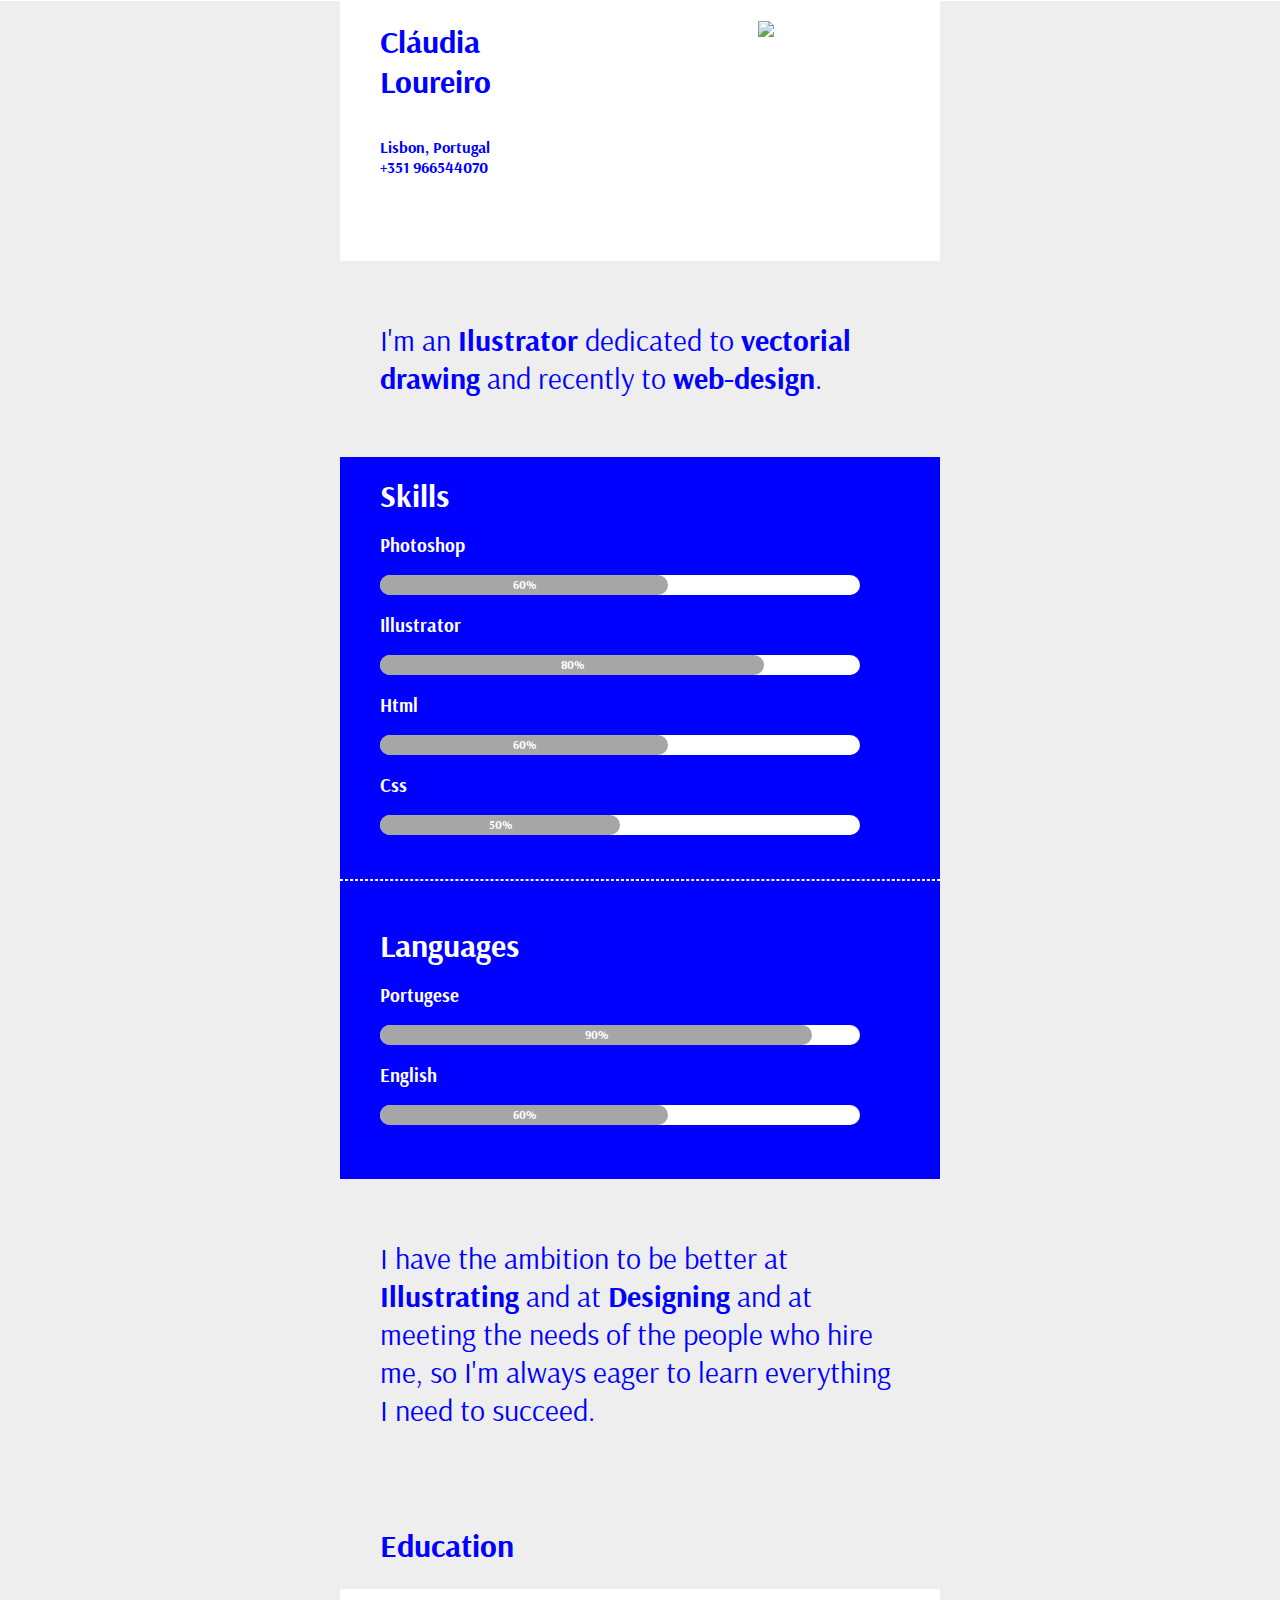
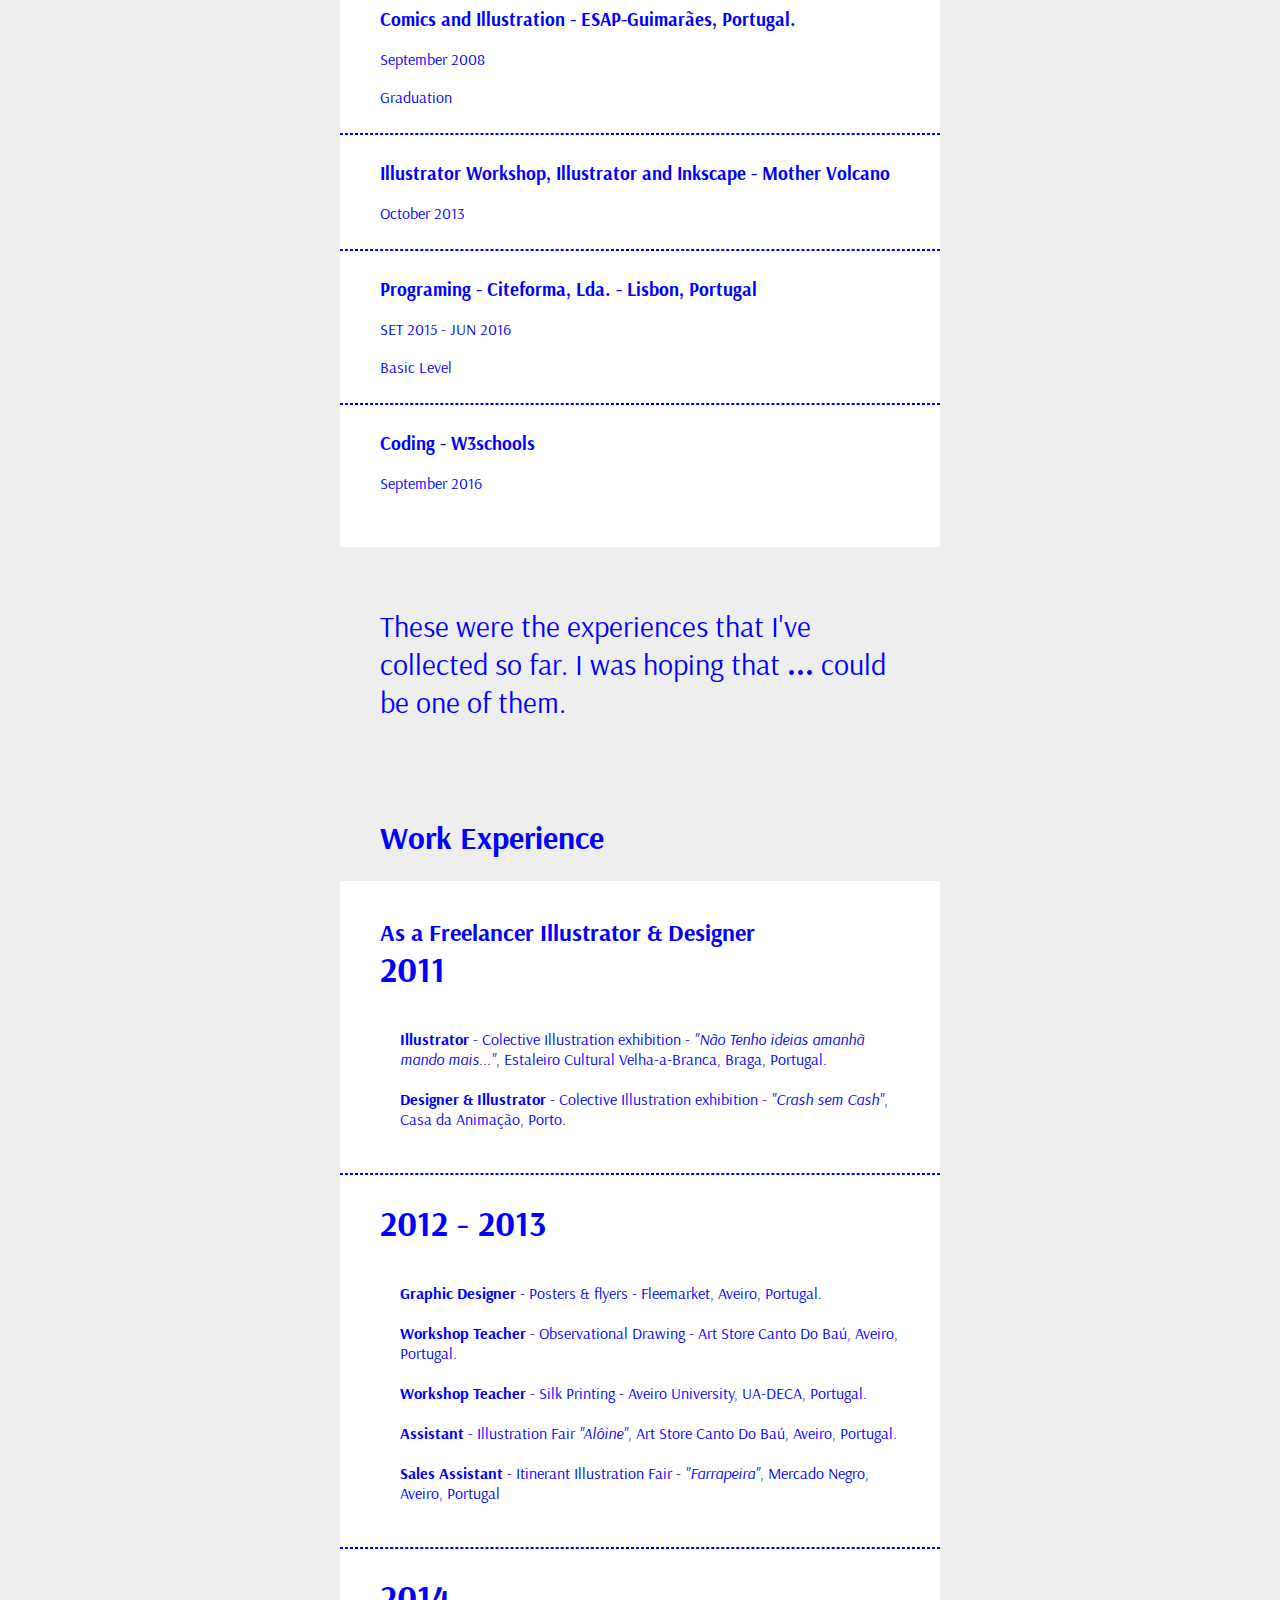
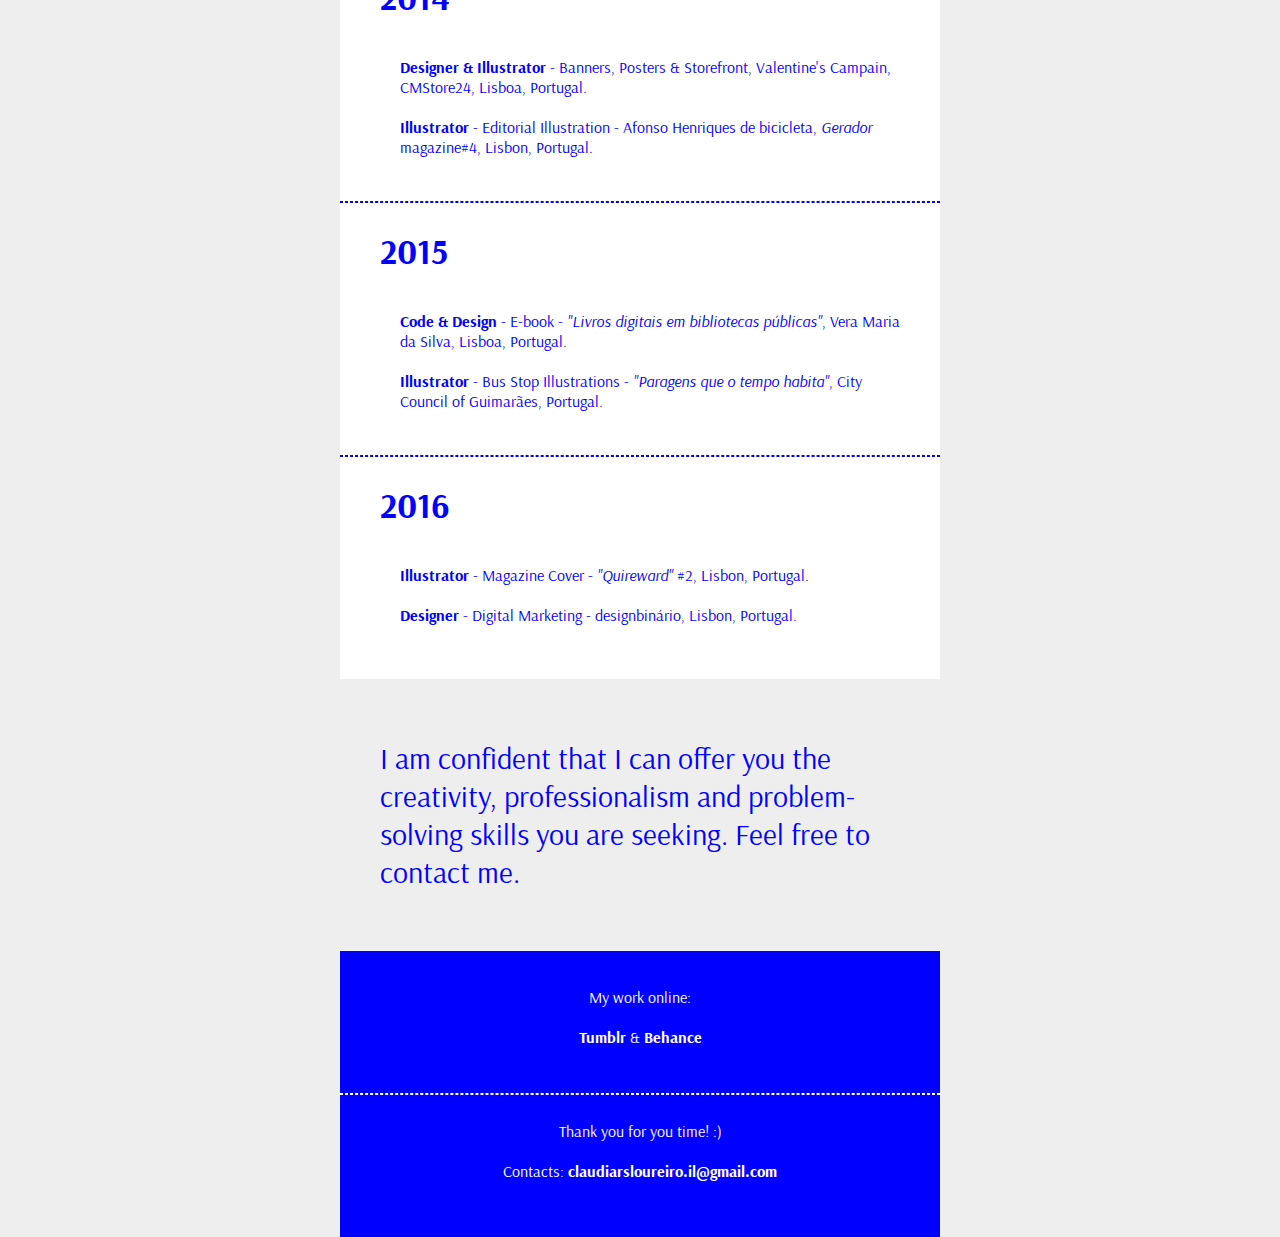
==== commit 5cfccee4: "Update index.html" ====
--- a/index.html
+++ b/index.html
@@ -321,7 +321,7 @@
 				<br>
 			</div>
 			<div class="text_intro">
-				<p>These were the experiences that I've collected so far. I was hoping that <b>OTATAA</b> could be one of them.</p>
+				<p>These were the experiences that I've collected so far. I was hoping that <b>...</b> could be one of them.</p>
 			</div>
 			<div class="work_experience">
 				<div class="title">
